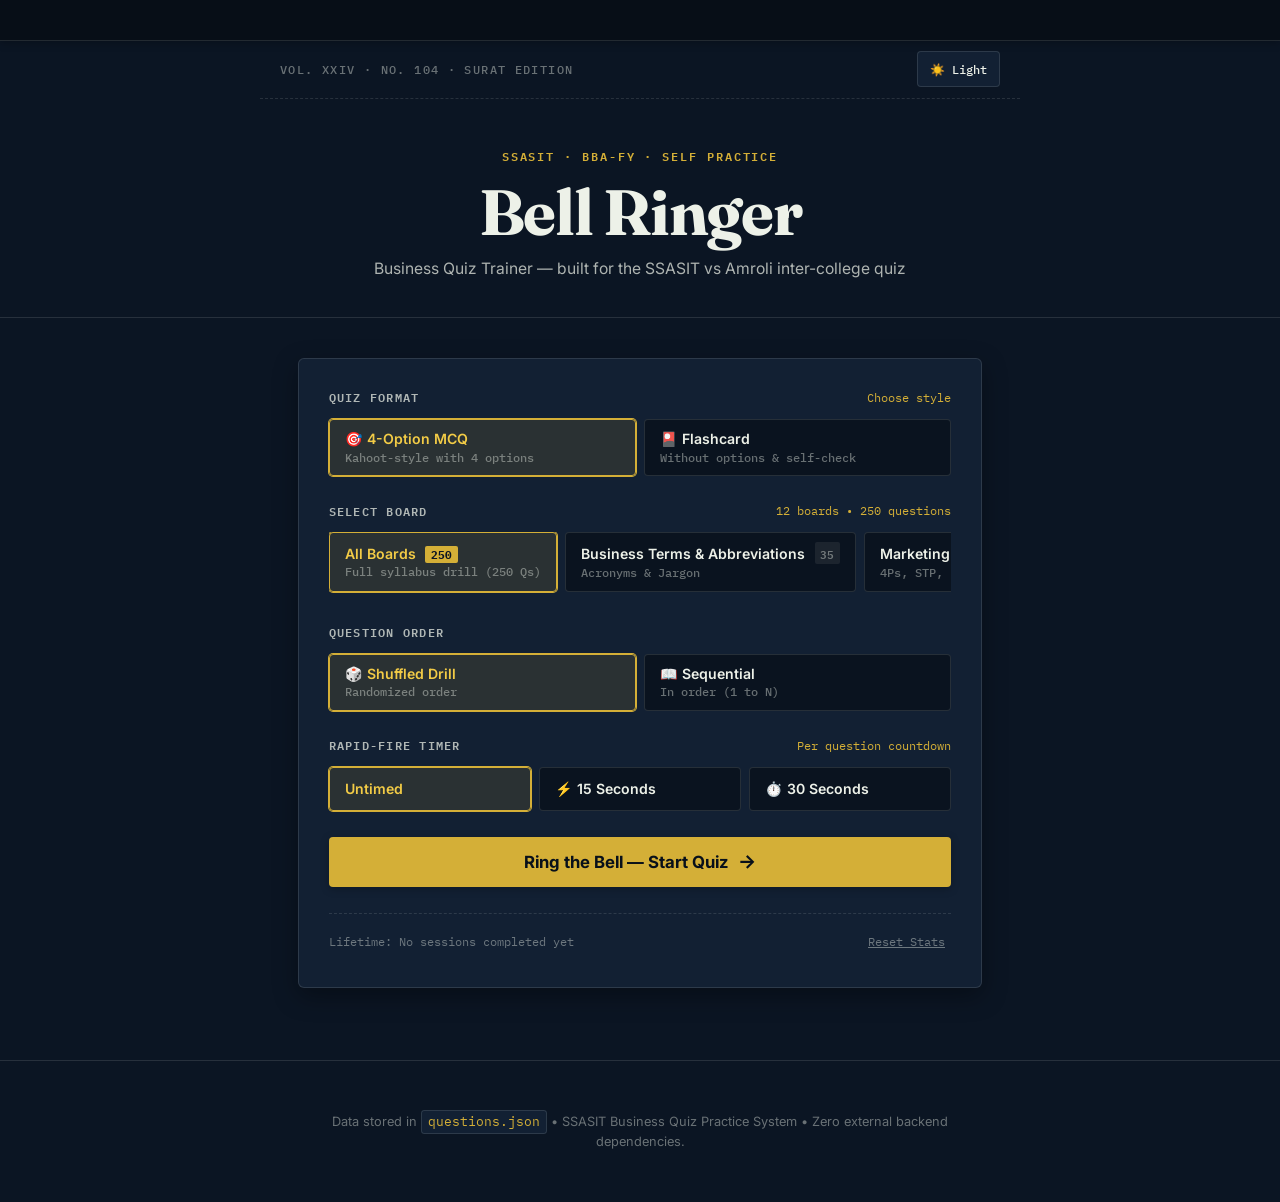
==== index.html @ 8e379114 "feat: initialize business quiz practice application with responsive UI, MCQ and flashcard modes, and" ====
<!DOCTYPE html>
<html lang="en" data-theme="dark">
<head>
  <meta charset="UTF-8" />
  <meta name="viewport" content="width=device-width, initial-scale=1.0, maximum-scale=1.0, user-scalable=no" />
  <title>Bell Ringer — BBA Business Quiz Practice</title>
  <meta name="description" content="Business Quiz Trainer with financial newspaper visual identity for SSASIT vs Amroli inter-college quiz practice." />
  <link rel="preconnect" href="https://fonts.googleapis.com">
  <link rel="preconnect" href="https://fonts.gstatic.com" crossorigin>
  <link href="https://fonts.googleapis.com/css2?family=Fraunces:ital,opsz,wght@0,9..144,500;0,9..144,700;1,9..144,400&family=IBM+Plex+Mono:ital,wght@0,400;0,500;0,600;0,700;1,400&family=Inter:wght@400;500;600;700&display=swap" rel="stylesheet">
  <link rel="stylesheet" href="style.css" />
</head>
<body>

  <!-- Ticker tape: The signature financial headline element -->
  <div class="ticker-wrap" aria-hidden="true">
    <div class="ticker" id="ticker"></div>
  </div>

  <!-- Masthead -->
  <header class="masthead">
    <div class="masthead-top">
      <div class="header-edition">VOL. XXIV &middot; NO. 104 &middot; SURAT EDITION</div>
      <button id="theme-toggle" class="theme-toggle" type="button" aria-label="Toggle light and dark theme" title="Toggle theme (Alt+T)">
        <span class="theme-icon-dark" aria-hidden="true">☀️ <span class="theme-label">Light</span></span>
        <span class="theme-icon-light" aria-hidden="true">🌙 <span class="theme-label">Dark</span></span>
      </button>
    </div>
    <div class="masthead-inner">
      <p class="eyebrow">SSASIT &middot; BBA-FY &middot; SELF PRACTICE</p>
      <h1 class="newspaper-title">Bell Ringer</h1>
      <p class="subhead">Business Quiz Trainer — built for the SSASIT vs Amroli inter-college quiz</p>
    </div>
  </header>

  <main id="main-content">
    <!-- START / CONTROL DECK -->
    <section class="control-deck" id="control-deck" aria-label="Quiz Configuration">
      <!-- Weak categories alert (populated dynamically if stats exist) -->
      <div id="weak-categories-card" class="weak-card" hidden>
        <div class="weak-card-header">
          <span class="weak-tag">PERFORMANCE RADAR</span>
          <span class="weak-sub">Based on previous drills</span>
        </div>
        <p class="weak-title" id="weak-summary-text">Focus Area Detected</p>
        <div class="weak-chips" id="weak-chips-list"></div>
      </div>

      <!-- Quiz Format Selector (Flashcard vs 4-Option MCQ) -->
      <div class="deck-group">
        <div class="deck-header">
          <label id="format-label" class="deck-label">Quiz Format</label>
          <span class="deck-badge" id="format-badge-hint">Choose style</span>
        </div>
        <div class="chip-group format-chips" role="radiogroup" aria-labelledby="format-label">
          <button type="button" class="chip is-active" data-format="mcq" role="radio" aria-checked="true">
            <span class="chip-title">🎯 4-Option MCQ</span>
            <span class="chip-sub">Kahoot-style with 4 options</span>
          </button>
          <button type="button" class="chip" data-format="flashcard" role="radio" aria-checked="false">
            <span class="chip-title">🎴 Flashcard</span>
            <span class="chip-sub">Without options & self-check</span>
          </button>
        </div>
      </div>

      <!-- Category / Board Selection -->
      <div class="deck-group">
        <div class="deck-header">
          <label id="board-label" class="deck-label">Select Board</label>
          <span class="deck-badge" id="total-pool-count">Loading questions…</span>
        </div>
        <!-- Accessible Native Select (synced with chips) -->
        <select id="category-select" class="sr-only" aria-labelledby="board-label">
          <option value="all">All boards (mixed)</option>
        </select>
        <!-- Horizontal Scrollable Chip Strip -->
        <div class="chip-scroll-wrap" role="radiogroup" aria-labelledby="board-label">
          <div class="chip-group" id="category-chips"></div>
        </div>
      </div>

      <!-- Mode Selection -->
      <div class="deck-group">
        <div class="deck-header">
          <label id="mode-label" class="deck-label">Question Order</label>
        </div>
        <select id="mode-select" class="sr-only" aria-labelledby="mode-label">
          <option value="flash">Sequential Order</option>
          <option value="shuffle">Shuffled Drill</option>
        </select>
        <div class="chip-group mode-chips" role="radiogroup" aria-labelledby="mode-label">
          <button type="button" class="chip is-active" data-mode="shuffle" role="radio" aria-checked="true">
            <span class="chip-title">🎲 Shuffled Drill</span>
            <span class="chip-sub">Randomized order</span>
          </button>
          <button type="button" class="chip" data-mode="flash" role="radio" aria-checked="false">
            <span class="chip-title">📖 Sequential</span>
            <span class="chip-sub">In order (1 to N)</span>
          </button>
        </div>
      </div>

      <!-- Timer Option (Rapid-fire mode) -->
      <div class="deck-group">
        <div class="deck-header">
          <label id="timer-label" class="deck-label">Rapid-Fire Timer</label>
          <span class="deck-badge timer-badge-hint">Per question countdown</span>
        </div>
        <div class="chip-group timer-chips" role="radiogroup" aria-labelledby="timer-label">
          <button type="button" class="chip is-active" data-timer="0" role="radio" aria-checked="true">
            <span class="chip-title">Untimed</span>
          </button>
          <button type="button" class="chip" data-timer="15" role="radio" aria-checked="false">
            <span class="chip-title">⚡ 15 Seconds</span>
          </button>
          <button type="button" class="chip" data-timer="30" role="radio" aria-checked="false">
            <span class="chip-title">⏱️ 30 Seconds</span>
          </button>
        </div>
      </div>

      <!-- Start Button -->
      <button id="start-btn" class="btn-primary" type="button">
        <span>Ring the Bell — Start Quiz</span>
        <span class="btn-arrow">&rarr;</span>
      </button>

      <!-- Lifetime stats mini summary -->
      <div class="stats-footer-bar" id="stats-footer-bar">
        <span id="lifetime-stats-label">Lifetime: 0 drilled</span>
        <button type="button" id="clear-stats-btn" class="btn-text-link">Reset Stats</button>
      </div>
    </section>

    <!-- QUIZ SESSION SCREEN -->
    <section class="session" id="session" aria-label="Quiz Practice Session" hidden>
      
      <!-- Progress Bar Track -->
      <div class="progress-container">
        <div class="progress-meta">
          <span class="progress-title">SESSION PROGRESS</span>
          <span class="progress-percent" id="progress-percent">0%</span>
        </div>
        <div class="progress-track" role="progressbar" id="progress-bar-track" aria-valuenow="0" aria-valuemin="0" aria-valuemax="100">
          <div class="progress-fill" id="progress-fill" style="width: 0%;"></div>
        </div>
      </div>

      <!-- Scoreboard (4 cells, responsive 2x2 on mobile, 4-col on desktop) -->
      <div class="scoreboard" role="region" aria-label="Session Scoreboard">
        <div class="score-cell">
          <span class="score-label">Question</span>
          <span class="score-value" id="progress-count">0 / 0</span>
        </div>
        <div class="score-cell">
          <span class="score-label">Score</span>
          <span class="score-value ok" id="correct-count">0</span>
        </div>
        <div class="score-cell">
          <span class="score-label">Missed</span>
          <span class="score-value miss" id="missed-count">0</span>
        </div>
        <div class="score-cell score-cell-board">
          <span class="score-label">Current Board</span>
          <span class="score-value board-tag" id="current-board">—</span>
        </div>
      </div>

      <!-- Timer Indicator Bar (active when timer > 0) -->
      <div class="timer-display-bar" id="timer-display" hidden>
        <div class="timer-info">
          <span class="timer-icon">⏳</span>
          <span class="timer-text" id="timer-text">15s</span>
        </div>
        <div class="timer-track">
          <div class="timer-fill" id="timer-fill"></div>
        </div>
      </div>

      <!-- Question Card Container -->
      <div class="card-wrapper">
        <div class="card" id="quiz-card" tabindex="0" role="region" aria-label="Question Card">
          <!-- Swipe badges for mobile touch feedback in flashcard mode -->
          <div class="swipe-badge swipe-badge-left" id="swipe-badge-left">✕ MISSED</div>
          <div class="swipe-badge swipe-badge-right" id="swipe-badge-right">✓ CORRECT</div>

          <div class="card-content" id="card-content">
            <div class="card-meta">
              <span class="card-kicker" id="card-kicker">QUESTION</span>
              <span class="card-badge" id="card-category-badge">Board</span>
            </div>
            
            <p class="card-question" id="card-question">Loading…</p>
            
            <!-- MCQ 4-Option Grid (Displayed in MCQ mode) -->
            <div class="mcq-container" id="mcq-container" hidden>
              <div class="mcq-grid" id="mcq-grid" role="group" aria-label="Multiple choice options"></div>
            </div>

            <!-- Flashcard Tap Hint (Displayed only in Flashcard mode before reveal) -->
            <div class="card-prompt" id="card-prompt" hidden>
              <span>💡 Tap card or click 'Reveal Answer' below</span>
            </div>

            <!-- Flashcard Answer Panel (Displayed only in Flashcard mode after reveal) -->
            <div class="answer-panel" id="answer-panel" hidden>
              <div class="answer-header">
                <span class="card-kicker answer-kicker">OFFICIAL ANSWER</span>
              </div>
              <p class="card-answer" id="card-answer"></p>
            </div>
          </div>
        </div>
      </div>

      <!-- Action Buttons & Interaction Row -->
      <div class="action-row">
        <!-- Flashcard Reveal Button -->
        <button id="reveal-btn" class="btn-outline" type="button" hidden>
          <span>👁️ Reveal Official Answer</span>
          <span class="kbd-key desktop-only">Space</span>
        </button>

        <!-- Flashcard Verdict Buttons (shown only after reveal in Flashcard mode) -->
        <div class="verdict-row" id="verdict-row" hidden>
          <button id="wrong-btn" class="btn-verdict wrong" type="button">
            <span class="verdict-icon">✕</span>
            <span>I missed it</span>
            <span class="kbd-key desktop-only">&larr;</span>
          </button>
          <button id="right-btn" class="btn-verdict right" type="button">
            <span class="verdict-icon">✓</span>
            <span>Got it right</span>
            <span class="kbd-key desktop-only">&rarr;</span>
          </button>
        </div>

        <!-- Shortcuts / Gesture Hints -->
        <div class="interaction-hints">
          <!-- Desktop Hints for MCQ Mode -->
          <div class="desktop-hints desktop-only" id="mcq-desktop-hints" aria-hidden="true" hidden>
            <span class="hint-item">Press <kbd>1</kbd> <kbd>2</kbd> <kbd>3</kbd> <kbd>4</kbd> or <kbd>A</kbd> <kbd>B</kbd> <kbd>C</kbd> <kbd>D</kbd> to pick answer</span>
          </div>
          <!-- Desktop Hints for Flashcard Mode -->
          <div class="desktop-hints desktop-only" id="flash-desktop-hints" aria-hidden="true" hidden>
            <span class="hint-item"><kbd>Space</kbd> or <kbd>Enter</kbd> Reveal</span>
            <span class="hint-divider">&bull;</span>
            <span class="hint-item"><kbd>&larr;</kbd> Missed</span>
            <span class="hint-divider">&bull;</span>
            <span class="hint-item"><kbd>&rarr;</kbd> Correct</span>
          </div>
          <!-- Mobile Hints -->
          <div class="mobile-hints mobile-only" id="mobile-hints" aria-hidden="true">
            <span id="mobile-hint-text">👉 Tap an option to select your answer</span>
          </div>
        </div>
      </div>

      <!-- End Session -->
      <div class="session-footer">
        <button id="end-btn" class="btn-ghost" type="button">End Session Early</button>
      </div>
    </section>

    <!-- SESSION SUMMARY SCREEN -->
    <section class="summary" id="summary" aria-label="Session Summary" hidden>
      <div class="summary-masthead">
        <span class="summary-eyebrow">FINAL DISPATCH</span>
        <h2 id="summary-headline">Session Complete</h2>
        <div class="summary-score-badge" id="summary-percentage">100%</div>
      </div>

      <div class="summary-card">
        <p class="summary-detail" id="summary-detail"></p>
        
        <!-- Accuracy Progress Meter -->
        <div class="summary-bar-wrap">
          <div class="summary-bar-fill" id="summary-bar-fill" style="width: 0%;"></div>
        </div>

        <!-- Per-Board Breakdown Table -->
        <div class="summary-breakdown" id="summary-breakdown">
          <h3 class="breakdown-title">Board Breakdown</h3>
          <div class="breakdown-grid" id="breakdown-grid"></div>
        </div>
      </div>

      <div class="summary-actions">
        <!-- Review Missed Questions Button (dynamically shown if missed > 0) -->
        <button id="review-btn" class="btn-review" type="button" hidden>
          <span>🎯 Review Missed Questions</span>
          <span class="btn-badge" id="review-count-badge">0</span>
        </button>
        
        <button id="restart-btn" class="btn-primary" type="button">
          <span>Run Another Round</span>
          <span class="btn-arrow">&rarr;</span>
        </button>

        <button id="back-home-btn" class="btn-ghost" type="button">
          Back to Board Selection
        </button>
      </div>
    </section>
  </main>

  <footer>
    <div class="footer-inner">
      <p>Data stored in <code>questions.json</code> &bull; SSASIT Business Quiz Practice System &bull; Zero external backend dependencies.</p>
    </div>
  </footer>

  <script src="script.js"></script>
</body>
</html>
---- style.css ----
/* ==========================================================================
   BELL RINGER — BBA BUSINESS QUIZ TRAINER
   Visual Identity: Dark Navy & Gold "Financial Newspaper / Ticker Tape"
   ========================================================================== */

/* MANDATORY BASE: Ensure HTML5 hidden attribute is never overridden by display rules */
[hidden] {
  display: none !important;
}

:root {
  /* Core Color Palette (Dark Theme Default) */
  --ink-base: #070e17;
  --ink: #0b1523;
  --ink-surface: #122033;
  --ink-elevated: #192d47;
  --ink-input: #0a131f;
  
  --paper: #edf1e8;
  --paper-muted: rgba(237, 241, 232, 0.72);
  --paper-faint: rgba(237, 241, 232, 0.42);
  
  --gold: #d4af37;
  --gold-bright: #f2cb46;
  --gold-hover: #e2be42;
  --gold-surface: rgba(212, 175, 55, 0.12);
  --gold-border: rgba(212, 175, 55, 0.35);
  
  --mint: #2ea87e;
  --mint-bright: #41cf9e;
  --mint-surface: rgba(46, 168, 126, 0.16);
  --mint-border: rgba(46, 168, 126, 0.4);
  
  --coral: #e24e24;
  --coral-bright: #ff683b;
  --coral-surface: rgba(226, 78, 36, 0.16);
  --coral-border: rgba(226, 78, 36, 0.4);
  
  --line: rgba(237, 241, 232, 0.12);
  --line-strong: rgba(237, 241, 232, 0.22);
  
  --card-bg: #f7f8f3;
  --card-text: #0b1523;
  --card-subtext: rgba(11, 21, 35, 0.65);
  --card-border: rgba(11, 21, 35, 0.12);
  --card-kicker: #947118;
  --card-prompt: rgba(11, 21, 35, 0.5);

  --answer-box-bg: #eaf3ee;
  --answer-box-border: rgba(46, 168, 126, 0.35);
  --answer-box-text: #092015;

  --mcq-btn-bg: #ffffff;
  --mcq-btn-border: rgba(11, 21, 35, 0.16);
  --mcq-btn-text: #0b1523;
  --mcq-letter-bg: rgba(11, 21, 35, 0.08);
  --mcq-letter-text: #0b1523;

  --shadow-sm: 0 2px 8px rgba(0, 0, 0, 0.25);
  --shadow-md: 0 8px 24px rgba(0, 0, 0, 0.35);
  --shadow-lg: 0 16px 36px rgba(0, 0, 0, 0.45);

  /* Typography Scale */
  --font-display: "Fraunces", Georgia, serif;
  --font-mono: "IBM Plex Mono", Consolas, monospace;
  --font-body: "Inter", -apple-system, BlinkMacSystemFont, "Segoe UI", Roboto, sans-serif;

  /* Fluid Spacing Scale (clamp based) */
  --space-3xs: clamp(0.2rem, 0.4vw, 0.25rem);
  --space-2xs: clamp(0.35rem, 0.7vw, 0.5rem);
  --space-xs: clamp(0.6rem, 1.2vw, 0.75rem);
  --space-sm: clamp(0.85rem, 1.6vw, 1.1rem);
  --space-md: clamp(1.2rem, 2.4vw, 1.6rem);
  --space-lg: clamp(1.6rem, 3.2vw, 2.25rem);
  --space-xl: clamp(2.2rem, 4.5vw, 3.2rem);

  /* Minimum touch target size */
  --touch-target: max(44px, 2.75rem);
  --radius-sm: 4px;
  --radius-md: 6px;
  --radius-lg: 8px;
}

/* --- Light Theme Inversion: Clean Financial Broadsheet --- */
[data-theme="light"] {
  --ink-base: #e9e4d8;
  --ink: #f4f1e8;
  --ink-surface: #ffffff;
  --ink-elevated: #ece8dc;
  --ink-input: #faf8f2;
  
  --paper: #0e1a29;
  --paper-muted: rgba(14, 26, 41, 0.75);
  --paper-faint: rgba(14, 26, 41, 0.45);
  
  --gold: #9e7518;
  --gold-bright: #846010;
  --gold-hover: #886412;
  --gold-surface: rgba(158, 117, 24, 0.12);
  --gold-border: rgba(158, 117, 24, 0.38);
  
  --mint: #197a57;
  --mint-bright: #126346;
  --mint-surface: rgba(25, 122, 87, 0.12);
  --mint-border: rgba(25, 122, 87, 0.35);
  
  --coral: #c83b16;
  --coral-bright: #a62d0d;
  --coral-surface: rgba(200, 59, 22, 0.12);
  --coral-border: rgba(200, 59, 22, 0.35);
  
  --line: rgba(14, 26, 41, 0.12);
  --line-strong: rgba(14, 26, 41, 0.24);
  
  --card-bg: #ffffff;
  --card-text: #0e1a29;
  --card-subtext: rgba(14, 26, 41, 0.65);
  --card-border: rgba(14, 26, 41, 0.15);
  --card-kicker: #886412;
  --card-prompt: rgba(14, 26, 41, 0.5);

  --answer-box-bg: #eef7f2;
  --answer-box-border: rgba(25, 122, 87, 0.3);
  --answer-box-text: #0c3323;

  --mcq-btn-bg: #f8f6f0;
  --mcq-btn-border: rgba(14, 26, 41, 0.18);
  --mcq-btn-text: #0e1a29;
  --mcq-letter-bg: rgba(14, 26, 41, 0.08);
  --mcq-letter-text: #0e1a29;

  --shadow-sm: 0 2px 8px rgba(14, 26, 41, 0.06);
  --shadow-md: 0 8px 24px rgba(14, 26, 41, 0.09);
  --shadow-lg: 0 16px 36px rgba(14, 26, 41, 0.14);
}

/* --- Reset & Global Baseline --- */
*, *::before, *::after {
  box-sizing: border-box;
}

html {
  font-size: 16px;
  -webkit-text-size-adjust: 100%;
  scroll-behavior: smooth;
}

body {
  margin: 0;
  padding: 0;
  background-color: var(--ink);
  color: var(--paper);
  font-family: var(--font-body);
  font-size: 1rem;
  line-height: 1.5;
  min-height: 100vh;
  display: flex;
  flex-direction: column;
  transition: background-color 0.25s ease, color 0.25s ease;
  overflow-x: hidden;
}

/* Accessible Screen-Reader Utility */
.sr-only {
  position: absolute;
  width: 1px;
  height: 1px;
  padding: 0;
  margin: -1px;
  overflow: hidden;
  clip: rect(0, 0, 0, 0);
  white-space: nowrap;
  border: 0;
}

/* Clear Focus Rings on All Interactive Elements */
:focus-visible {
  outline: 2px solid var(--gold);
  outline-offset: 3px;
}

/* --- Ticker Tape (Signature Financial Newspaper Bar) --- */
.ticker-wrap {
  background: var(--ink-base);
  border-bottom: 1px solid var(--line);
  overflow: hidden;
  white-space: nowrap;
  padding: 0.5rem 0;
  position: sticky;
  top: 0;
  z-index: 50;
  box-shadow: var(--shadow-sm);
}

.ticker {
  display: inline-block;
  font-family: var(--font-mono);
  font-size: clamp(0.72rem, 1.4vw, 0.82rem);
  letter-spacing: 0.05em;
  color: var(--gold);
  animation: scroll-ticker 42s linear infinite;
  padding-left: 100%;
}

.ticker span {
  margin-right: 2.25rem;
}

.ticker .up {
  color: var(--mint);
  font-weight: 600;
}

.ticker .down {
  color: var(--coral);
  font-weight: 600;
}

@keyframes scroll-ticker {
  0% { transform: translateX(0); }
  100% { transform: translateX(-100%); }
}

/* --- Masthead --- */
.masthead {
  border-bottom: 1px solid var(--line);
  background: var(--ink);
  position: relative;
}

.masthead-top {
  max-width: 760px;
  margin: 0 auto;
  padding: 0.65rem 1.25rem;
  display: flex;
  justify-content: space-between;
  align-items: center;
  border-bottom: 1px dashed var(--line);
}

.header-edition {
  font-family: var(--font-mono);
  font-size: clamp(0.62rem, 1.2vw, 0.72rem);
  letter-spacing: 0.12em;
  color: var(--paper-faint);
  font-weight: 500;
}

.theme-toggle {
  background: var(--ink-surface);
  border: 1px solid var(--line);
  color: var(--paper);
  border-radius: var(--radius-sm);
  padding: 0.35rem 0.75rem;
  font-family: var(--font-mono);
  font-size: 0.75rem;
  font-weight: 500;
  cursor: pointer;
  display: inline-flex;
  align-items: center;
  gap: 0.35rem;
  min-height: 36px;
  transition: all 0.15s ease;
}

.theme-toggle:hover {
  background: var(--ink-elevated);
  border-color: var(--gold);
  color: var(--gold);
}

[data-theme="dark"] .theme-icon-light { display: none; }
[data-theme="light"] .theme-icon-dark { display: none; }

.masthead-inner {
  max-width: 760px;
  margin: 0 auto;
  padding: clamp(1.75rem, 4vw, 3rem) clamp(1rem, 3vw, 1.5rem) clamp(1.5rem, 3vw, 2.25rem);
  text-align: center;
}

.eyebrow {
  font-family: var(--font-mono);
  font-size: clamp(0.68rem, 1.3vw, 0.75rem);
  letter-spacing: 0.16em;
  text-transform: uppercase;
  color: var(--gold);
  margin: 0 0 var(--space-xs);
  font-weight: 600;
}

.newspaper-title {
  font-family: var(--font-display);
  font-optical-sizing: auto;
  font-weight: 700;
  font-size: clamp(2.3rem, 7vw, 4rem);
  line-height: 1.08;
  margin: 0;
  letter-spacing: -0.02em;
  color: var(--paper);
}

.subhead {
  font-size: clamp(0.85rem, 1.8vw, 0.98rem);
  color: var(--paper-muted);
  max-width: 540px;
  margin: var(--space-xs) auto 0;
  line-height: 1.45;
}

/* --- Main Layout Container --- */
main {
  max-width: 740px;
  width: 100%;
  margin: 0 auto;
  padding: clamp(1.25rem, 3.5vw, 2.5rem) clamp(1rem, 3.5vw, 1.75rem) clamp(3rem, 6vw, 4.5rem);
  flex: 1;
}

/* --- Control Deck (Configuration Screen) --- */
.control-deck {
  background: var(--ink-surface);
  border: 1px solid var(--line);
  border-radius: var(--radius-md);
  padding: clamp(1.2rem, 3vw, 1.85rem);
  box-shadow: var(--shadow-md);
  display: flex;
  flex-direction: column;
  gap: var(--space-md);
}

/* Weak Categories Performance Card */
.weak-card {
  background: var(--gold-surface);
  border: 1px solid var(--gold-border);
  border-radius: var(--radius-sm);
  padding: var(--space-sm);
}

.weak-card-header {
  display: flex;
  justify-content: space-between;
  align-items: center;
  margin-bottom: var(--space-2xs);
}

.weak-tag {
  font-family: var(--font-mono);
  font-size: 0.65rem;
  font-weight: 700;
  letter-spacing: 0.1em;
  color: var(--gold);
}

.weak-sub {
  font-size: 0.72rem;
  color: var(--paper-faint);
  font-family: var(--font-mono);
}

.weak-title {
  font-family: var(--font-display);
  font-size: clamp(0.95rem, 2vw, 1.1rem);
  font-weight: 600;
  margin: 0 0 var(--space-xs);
  color: var(--paper);
}

.weak-chips {
  display: flex;
  flex-wrap: wrap;
  gap: 0.4rem;
}

.weak-chip-btn {
  background: var(--ink-surface);
  border: 1px solid var(--gold-border);
  color: var(--paper);
  border-radius: var(--radius-sm);
  padding: 0.4rem 0.7rem;
  font-size: 0.8rem;
  font-family: var(--font-mono);
  cursor: pointer;
  display: inline-flex;
  align-items: center;
  gap: 0.4rem;
  transition: all 0.15s ease;
  min-height: 38px;
}

.weak-chip-btn .weak-pct {
  color: var(--coral-bright);
  font-weight: 700;
}

.weak-chip-btn:hover {
  background: var(--gold);
  color: var(--ink);
  border-color: var(--gold);
}

.weak-chip-btn:hover .weak-pct {
  color: var(--ink);
}

/* Deck Groups */
.deck-group {
  display: flex;
  flex-direction: column;
  gap: var(--space-xs);
}

.deck-header {
  display: flex;
  justify-content: space-between;
  align-items: center;
}

.deck-label {
  font-family: var(--font-mono);
  font-size: clamp(0.72rem, 1.4vw, 0.78rem);
  letter-spacing: 0.1em;
  text-transform: uppercase;
  color: var(--paper-muted);
  font-weight: 600;
}

.deck-badge {
  font-family: var(--font-mono);
  font-size: 0.72rem;
  color: var(--gold);
}

/* Horizontal Scrollable Chips Container */
.chip-scroll-wrap {
  position: relative;
  width: 100%;
  overflow-x: auto;
  -webkit-overflow-scrolling: touch;
  scrollbar-width: thin;
  scrollbar-color: var(--gold-border) transparent;
  padding-bottom: 0.35rem;
}

.chip-scroll-wrap::-webkit-scrollbar {
  height: 4px;
}

.chip-scroll-wrap::-webkit-scrollbar-thumb {
  background: var(--gold-border);
  border-radius: 2px;
}

.chip-group {
  display: flex;
  flex-wrap: nowrap;
  gap: 0.5rem;
  width: max-content;
}

.chip-group.format-chips,
.chip-group.mode-chips,
.chip-group.timer-chips {
  width: 100%;
  display: grid;
  grid-template-columns: repeat(auto-fit, minmax(140px, 1fr));
  gap: 0.5rem;
}

/* Chip / Pill Selector Element */
.chip {
  background: var(--ink-input);
  border: 1px solid var(--line);
  color: var(--paper-muted);
  border-radius: var(--radius-sm);
  padding: 0.65rem 0.95rem;
  font-family: var(--font-body);
  font-size: 0.88rem;
  font-weight: 500;
  cursor: pointer;
  display: inline-flex;
  flex-direction: column;
  align-items: flex-start;
  justify-content: center;
  gap: 0.15rem;
  min-height: var(--touch-target);
  transition: all 0.15s ease;
  user-select: none;
  white-space: nowrap;
}

.chip .chip-title {
  font-size: 0.88rem;
  font-weight: 600;
  color: var(--paper);
}

.chip .chip-count {
  font-family: var(--font-mono);
  font-size: 0.7rem;
  color: var(--paper-faint);
  background: rgba(237, 241, 232, 0.08);
  padding: 0.1rem 0.35rem;
  border-radius: 2px;
  margin-left: 0.35rem;
}

.chip .chip-sub {
  font-size: 0.72rem;
  color: var(--paper-faint);
  font-family: var(--font-mono);
}

.chip:hover {
  background: var(--ink-elevated);
  border-color: var(--gold-border);
  color: var(--paper);
}

.chip.is-active {
  background: var(--gold-surface);
  border-color: var(--gold);
  color: var(--paper);
  box-shadow: 0 0 0 1px var(--gold);
}

.chip.is-active .chip-title {
  color: var(--gold-bright);
}

.chip.is-active .chip-count {
  background: var(--gold);
  color: var(--ink);
  font-weight: 700;
}

/* Primary Button */
.btn-primary {
  width: 100%;
  background: var(--gold);
  color: #08101a;
  border: none;
  border-radius: var(--radius-sm);
  padding: 0.95rem 1.4rem;
  font-family: var(--font-body);
  font-weight: 700;
  font-size: clamp(0.95rem, 2vw, 1.05rem);
  cursor: pointer;
  display: inline-flex;
  align-items: center;
  justify-content: center;
  gap: 0.6rem;
  min-height: var(--touch-target);
  box-shadow: var(--shadow-sm);
  transition: transform 0.12s ease, background 0.15s ease, box-shadow 0.15s ease;
}

.btn-primary:hover {
  background: var(--gold-hover);
  transform: translateY(-1px);
  box-shadow: 0 4px 14px rgba(212, 175, 55, 0.35);
}

.btn-primary:active {
  transform: translateY(0);
}

.btn-arrow {
  font-size: 1.2rem;
  line-height: 1;
  transition: transform 0.15s ease;
}

.btn-primary:hover .btn-arrow {
  transform: translateX(3px);
}

/* Lifetime Stats Footer Bar */
.stats-footer-bar {
  display: flex;
  justify-content: space-between;
  align-items: center;
  padding-top: var(--space-xs);
  border-top: 1px dashed var(--line);
  font-family: var(--font-mono);
  font-size: 0.74rem;
  color: var(--paper-faint);
}

.btn-text-link {
  background: none;
  border: none;
  color: var(--paper-faint);
  font-family: var(--font-mono);
  font-size: 0.74rem;
  text-decoration: underline;
  cursor: pointer;
  padding: 0.2rem 0.4rem;
  min-height: 32px;
}

.btn-text-link:hover {
  color: var(--coral-bright);
}

/* ==========================================================================
   SESSION VIEW
   ========================================================================== */
.session {
  display: flex;
  flex-direction: column;
  gap: var(--space-md);
}

/* Progress Container */
.progress-container {
  display: flex;
  flex-direction: column;
  gap: 0.35rem;
}

.progress-meta {
  display: flex;
  justify-content: space-between;
  align-items: center;
  font-family: var(--font-mono);
  font-size: 0.7rem;
  letter-spacing: 0.08em;
  color: var(--paper-muted);
}

.progress-percent {
  color: var(--gold);
  font-weight: 600;
}

.progress-track {
  width: 100%;
  height: 6px;
  background: var(--ink-surface);
  border: 1px solid var(--line);
  border-radius: 3px;
  overflow: hidden;
}

.progress-fill {
  height: 100%;
  background: linear-gradient(90deg, var(--gold) 0%, var(--gold-bright) 100%);
  border-radius: 2px;
  transition: width 0.28s cubic-bezier(0.4, 0, 0.2, 1);
}

/* Scoreboard (4 cells, responsive 2x2 grid on mobile) */
.scoreboard {
  display: grid;
  grid-template-columns: repeat(4, 1fr);
  gap: 1px;
  background: var(--line);
  border: 1px solid var(--line);
  border-radius: var(--radius-sm);
  overflow: hidden;
  box-shadow: var(--shadow-sm);
}

.score-cell {
  background: var(--ink-surface);
  padding: clamp(0.75rem, 1.8vw, 0.95rem) clamp(0.5rem, 1.2vw, 0.75rem);
  text-align: center;
  display: flex;
  flex-direction: column;
  justify-content: center;
  align-items: center;
  min-height: 64px;
}

.score-label {
  display: block;
  font-family: var(--font-mono);
  font-size: clamp(0.6rem, 1.2vw, 0.68rem);
  letter-spacing: 0.08em;
  text-transform: uppercase;
  color: var(--paper-faint);
  margin-bottom: 0.25rem;
}

.score-value {
  display: block;
  font-family: var(--font-mono);
  font-size: clamp(1rem, 2.2vw, 1.25rem);
  font-weight: 700;
  color: var(--paper);
  line-height: 1.2;
}

.score-value.ok { color: var(--mint-bright); }
.score-value.miss { color: var(--coral-bright); }

.score-value.board-tag {
  font-size: clamp(0.75rem, 1.5vw, 0.88rem);
  font-weight: 600;
  color: var(--gold);
  white-space: nowrap;
  overflow: hidden;
  text-overflow: ellipsis;
  max-width: 100%;
}

/* Timer Display Bar */
.timer-display-bar {
  background: var(--ink-surface);
  border: 1px solid var(--line);
  border-radius: var(--radius-sm);
  padding: 0.6rem 0.85rem;
  display: flex;
  align-items: center;
  gap: 0.75rem;
}

.timer-info {
  display: flex;
  align-items: center;
  gap: 0.35rem;
  font-family: var(--font-mono);
  font-weight: 700;
  font-size: 0.88rem;
  color: var(--gold-bright);
  min-width: 55px;
}

.timer-track {
  flex: 1;
  height: 8px;
  background: var(--ink-input);
  border: 1px solid var(--line);
  border-radius: 4px;
  overflow: hidden;
}

.timer-fill {
  height: 100%;
  background: var(--gold);
  width: 100%;
  transition: width 1s linear, background-color 0.3s ease;
}

.timer-warning .timer-fill {
  background: var(--coral-bright);
  animation: pulse-timer 0.6s infinite alternate;
}

.timer-warning .timer-info {
  color: var(--coral-bright);
}

@keyframes pulse-timer {
  0% { opacity: 0.6; }
  100% { opacity: 1; }
}

/* ==========================================================================
   FLASHCARD & QUESTION PRESENTATION
   ========================================================================== */
.card-wrapper {
  position: relative;
  perspective: 1000px;
}

.card {
  background: var(--card-bg);
  color: var(--card-text);
  border: 1px solid var(--card-border);
  border-radius: var(--radius-md);
  padding: clamp(1.5rem, 3.5vw, 2.5rem) clamp(1.25rem, 3vw, 2.25rem);
  min-height: clamp(240px, 38vh, 340px);
  display: flex;
  flex-direction: column;
  justify-content: space-between;
  position: relative;
  box-shadow: var(--shadow-lg);
  user-select: none;
  touch-action: pan-y;
  cursor: pointer;
  transition: transform 0.2s cubic-bezier(0.25, 1, 0.5, 1), box-shadow 0.2s ease, border-color 0.2s ease;
}

.card:hover {
  box-shadow: 0 18px 40px rgba(0, 0, 0, 0.4);
}

.card:active {
  cursor: grabbing;
}

/* Swipe Badges (Visible during swipe drag on mobile in flashcard mode) */
.swipe-badge {
  position: absolute;
  top: 1rem;
  padding: 0.4rem 0.8rem;
  border-radius: var(--radius-sm);
  font-family: var(--font-mono);
  font-weight: 700;
  font-size: 0.85rem;
  letter-spacing: 0.08em;
  opacity: 0;
  pointer-events: none;
  transition: opacity 0.15s ease, transform 0.15s ease;
  z-index: 20;
}

.swipe-badge-left {
  right: 1rem;
  background: var(--coral);
  color: #ffffff;
  border: 2px solid var(--coral-bright);
  transform: rotate(8deg);
}

.swipe-badge-right {
  left: 1rem;
  background: var(--mint);
  color: #ffffff;
  border: 2px solid var(--mint-bright);
  transform: rotate(-8deg);
}

/* Card Content Layout */
.card-content {
  display: flex;
  flex-direction: column;
  gap: clamp(0.85rem, 2vw, 1.25rem);
  width: 100%;
}

.card-meta {
  display: flex;
  justify-content: space-between;
  align-items: center;
}

.card-kicker {
  font-family: var(--font-mono);
  font-size: clamp(0.65rem, 1.2vw, 0.72rem);
  letter-spacing: 0.14em;
  text-transform: uppercase;
  color: var(--card-kicker);
  font-weight: 700;
  margin: 0;
}

.card-badge {
  font-family: var(--font-mono);
  font-size: 0.72rem;
  color: var(--card-subtext);
  background: rgba(11, 21, 35, 0.08);
  padding: 0.2rem 0.55rem;
  border-radius: 3px;
  font-weight: 600;
}

.card-question {
  font-family: var(--font-display);
  font-weight: 600;
  font-size: clamp(1.25rem, 3.2vw, 1.75rem);
  line-height: 1.32;
  color: var(--card-text);
  margin: 0;
}

/* Card Hint / Prompt (Visible in Flashcard mode before answer is revealed) */
.card-prompt {
  display: flex;
  align-items: center;
  justify-content: center;
  padding-top: 0.5rem;
  border-top: 1px dashed rgba(11, 21, 35, 0.12);
  margin-top: 0.5rem;
}

.card-prompt span {
  font-family: var(--font-mono);
  font-size: 0.76rem;
  color: var(--card-prompt);
  letter-spacing: 0.02em;
}

/* Answer Panel Inset Box (Shown in Flashcard mode when answer is revealed) */
.answer-panel {
  background: var(--answer-box-bg);
  border: 1px solid var(--answer-box-border);
  border-left: 4px solid var(--mint);
  border-radius: var(--radius-sm);
  padding: clamp(0.9rem, 2vw, 1.25rem);
  margin-top: 0.5rem;
  display: flex;
  flex-direction: column;
  gap: 0.35rem;
  animation: answer-reveal 0.28s cubic-bezier(0.2, 0.9, 0.3, 1) forwards;
}

.answer-header {
  display: flex;
  align-items: center;
  gap: 0.4rem;
}

.answer-kicker {
  color: var(--mint);
  font-weight: 700;
  letter-spacing: 0.12em;
}

.card-answer {
  font-family: var(--font-body);
  font-size: clamp(1.05rem, 2.4vw, 1.25rem);
  font-weight: 700;
  color: var(--answer-box-text);
  margin: 0;
  line-height: 1.4;
}

/* ==========================================================================
   KAHOOT-STYLE 4-OPTION MCQ GRID
   ========================================================================== */
.mcq-container {
  margin-top: 0.5rem;
  width: 100%;
}

.mcq-grid {
  display: grid;
  grid-template-columns: 1fr 1fr;
  gap: clamp(0.5rem, 1.5vw, 0.75rem);
  width: 100%;
}

.mcq-btn {
  background: var(--mcq-btn-bg);
  border: 2px solid var(--mcq-btn-border);
  border-radius: var(--radius-sm);
  padding: clamp(0.75rem, 1.8vw, 1.1rem) clamp(0.75rem, 1.6vw, 1rem);
  color: var(--mcq-btn-text);
  font-family: var(--font-body);
  font-size: clamp(0.85rem, 1.8vw, 1rem);
  font-weight: 600;
  text-align: left;
  cursor: pointer;
  display: flex;
  align-items: center;
  gap: 0.65rem;
  min-height: 54px;
  line-height: 1.35;
  transition: all 0.15s ease;
  box-shadow: 0 1px 3px rgba(0, 0, 0, 0.06);
  position: relative;
  overflow: hidden;
}

.mcq-letter {
  font-family: var(--font-mono);
  font-weight: 700;
  font-size: 0.8rem;
  background: var(--mcq-letter-bg);
  color: var(--mcq-letter-text);
  padding: 0.25rem 0.55rem;
  border-radius: 3px;
  flex-shrink: 0;
}

.mcq-text {
  flex: 1;
}

.mcq-btn:hover:not(:disabled) {
  border-color: var(--gold);
  background: #ffffff;
  transform: translateY(-2px);
  box-shadow: 0 6px 16px rgba(0, 0, 0, 0.12);
}

.mcq-btn:active:not(:disabled) {
  transform: translateY(0);
}

/* MCQ Correct Selection State */
.mcq-btn.is-correct {
  background: var(--mint) !important;
  border-color: var(--mint-bright) !important;
  color: #ffffff !important;
  animation: mcq-correct-pulse 0.35s ease-out forwards;
  box-shadow: 0 0 0 3px rgba(46, 168, 126, 0.4), 0 8px 20px rgba(46, 168, 126, 0.35);
}

.mcq-btn.is-correct .mcq-letter {
  background: rgba(0, 0, 0, 0.25);
  color: #ffffff;
}

/* MCQ Wrong Selection State */
.mcq-btn.is-wrong {
  background: var(--coral) !important;
  border-color: var(--coral-bright) !important;
  color: #ffffff !important;
  animation: verdict-wrong-shake 0.32s ease-out forwards;
  box-shadow: 0 0 0 3px rgba(226, 78, 36, 0.4), 0 8px 20px rgba(226, 78, 36, 0.35);
}

.mcq-btn.is-wrong .mcq-letter {
  background: rgba(0, 0, 0, 0.25);
  color: #ffffff;
}

/* Revealed Correct Option (when user made a wrong guess) */
.mcq-btn.is-revealed-correct {
  border-color: var(--mint) !important;
  background: var(--mint-surface) !important;
  box-shadow: 0 0 0 2px var(--mint);
}

.mcq-btn.is-revealed-correct .mcq-letter {
  background: var(--mint);
  color: #ffffff;
}

.mcq-btn:disabled {
  cursor: default;
}

@keyframes mcq-correct-pulse {
  0% { transform: scale(1); }
  50% { transform: scale(1.03); }
  100% { transform: scale(1); }
}

@keyframes answer-reveal {
  0% {
    opacity: 0;
    transform: translateY(8px);
  }
  100% {
    opacity: 1;
    transform: translateY(0);
  }
}

/* Card Load / Advance Transitions */
.card-slide-in {
  animation: card-in 0.22s cubic-bezier(0.16, 1, 0.3, 1) forwards;
}

@keyframes card-in {
  0% {
    opacity: 0;
    transform: translateY(12px) scale(0.98);
  }
  100% {
    opacity: 1;
    transform: translateY(0) scale(1);
  }
}

/* Micro-Interactions on Verdict */
.card-verdict-right {
  animation: verdict-right-pulse 0.32s ease-out forwards;
}

@keyframes verdict-right-pulse {
  0% {
    transform: scale(1);
    box-shadow: 0 0 0 0 rgba(46, 168, 126, 0.7);
  }
  50% {
    transform: scale(1.025);
    box-shadow: 0 0 0 8px rgba(46, 168, 126, 0);
  }
  100% {
    transform: scale(1);
  }
}

.card-verdict-wrong {
  animation: verdict-wrong-shake 0.32s ease-out forwards;
}

@keyframes verdict-wrong-shake {
  0%, 100% { transform: translateX(0); }
  20% { transform: translateX(-6px); }
  40% { transform: translateX(6px); }
  60% { transform: translateX(-4px); }
  80% { transform: translateX(4px); }
}

/* ==========================================================================
   ACTION BUTTONS & INTERACTION ROW
   ========================================================================== */
.action-row {
  display: flex;
  flex-direction: column;
  gap: var(--space-xs);
}

.btn-outline {
  background: var(--gold-surface);
  border: 2px solid var(--gold);
  color: var(--gold-bright);
  border-radius: var(--radius-sm);
  padding: 0.95rem 1.4rem;
  font-family: var(--font-body);
  font-weight: 700;
  font-size: clamp(0.95rem, 2vw, 1.05rem);
  cursor: pointer;
  display: inline-flex;
  align-items: center;
  justify-content: center;
  gap: 0.75rem;
  min-height: 48px;
  transition: all 0.15s ease;
  box-shadow: var(--shadow-sm);
}

.btn-outline:hover {
  background: var(--gold);
  color: #08101a;
  border-color: var(--gold-bright);
  transform: translateY(-1px);
  box-shadow: 0 4px 12px rgba(212, 175, 55, 0.3);
}

.btn-outline:hover .kbd-key {
  background: rgba(0, 0, 0, 0.25);
  color: #08101a;
}

.verdict-row {
  display: grid;
  grid-template-columns: 1fr 1fr;
  gap: clamp(0.5rem, 1.5vw, 0.85rem);
}

.btn-verdict {
  border: none;
  border-radius: var(--radius-sm);
  padding: 0.95rem 1rem;
  font-family: var(--font-body);
  font-weight: 700;
  font-size: clamp(0.92rem, 2vw, 1.02rem);
  cursor: pointer;
  display: inline-flex;
  align-items: center;
  justify-content: center;
  gap: 0.5rem;
  min-height: 48px;
  transition: transform 0.12s ease, filter 0.15s ease, box-shadow 0.15s ease;
}

.btn-verdict.right {
  background: var(--mint);
  color: #ffffff;
  box-shadow: 0 4px 12px rgba(46, 168, 126, 0.35);
}

.btn-verdict.wrong {
  background: var(--coral);
  color: #ffffff;
  box-shadow: 0 4px 12px rgba(226, 78, 36, 0.35);
}

.btn-verdict:hover {
  filter: brightness(1.1);
  transform: translateY(-1px);
}

.btn-verdict:active {
  transform: translateY(0);
}

/* Keyboard badge hint inside buttons */
.kbd-key {
  font-family: var(--font-mono);
  font-size: 0.75rem;
  font-weight: 600;
  padding: 0.15rem 0.45rem;
  background: rgba(0, 0, 0, 0.25);
  border-radius: 3px;
  letter-spacing: 0.05em;
  color: inherit;
}

/* Desktop & Mobile Interaction Hints */
.interaction-hints {
  display: flex;
  justify-content: center;
  padding-top: 0.25rem;
}

.desktop-hints {
  display: flex;
  align-items: center;
  gap: 0.5rem;
  font-family: var(--font-mono);
  font-size: 0.75rem;
  color: var(--paper-faint);
}

.desktop-hints kbd {
  background: var(--ink-surface);
  border: 1px solid var(--line-strong);
  border-radius: 3px;
  padding: 0.15rem 0.35rem;
  font-family: var(--font-mono);
  font-size: 0.72rem;
  color: var(--gold);
}

.hint-divider {
  color: var(--line);
}

.mobile-hints {
  font-family: var(--font-mono);
  font-size: 0.75rem;
  color: var(--paper-muted);
  text-align: center;
}

.mobile-only {
  display: none;
}

@media (hover: none) and (pointer: coarse) {
  .desktop-only { display: none !important; }
  .mobile-only { display: block !important; }
}

@media (max-width: 600px) {
  .desktop-only { display: none !important; }
  .mobile-only { display: block !important; }
  
  .mcq-grid {
    grid-template-columns: 1fr;
  }
}

/* Session Footer & Ghost Button */
.session-footer {
  display: flex;
  justify-content: center;
  margin-top: 0.5rem;
}

.btn-ghost {
  background: none;
  border: none;
  color: var(--paper-faint);
  font-family: var(--font-mono);
  font-size: 0.78rem;
  letter-spacing: 0.06em;
  text-transform: uppercase;
  cursor: pointer;
  padding: 0.6rem 1rem;
  min-height: var(--touch-target);
  display: inline-flex;
  align-items: center;
  transition: color 0.15s ease;
}

.btn-ghost:hover {
  color: var(--paper);
}

/* ==========================================================================
   SUMMARY VIEW
   ========================================================================== */
.summary {
  background: var(--ink-surface);
  border: 1px solid var(--line);
  border-radius: var(--radius-md);
  padding: clamp(1.5rem, 4vw, 2.5rem);
  box-shadow: var(--shadow-lg);
  display: flex;
  flex-direction: column;
  gap: var(--space-md);
  animation: card-in 0.25s ease-out;
}

.summary-masthead {
  text-align: center;
  border-bottom: 1px dashed var(--line);
  padding-bottom: var(--space-sm);
}

.summary-eyebrow {
  font-family: var(--font-mono);
  font-size: 0.72rem;
  letter-spacing: 0.16em;
  color: var(--gold);
  font-weight: 700;
  display: block;
  margin-bottom: 0.35rem;
}

.summary h2 {
  font-family: var(--font-display);
  font-size: clamp(1.75rem, 4vw, 2.4rem);
  line-height: 1.15;
  margin: 0 0 0.5rem;
  color: var(--paper);
}

.summary-score-badge {
  display: inline-block;
  font-family: var(--font-mono);
  font-weight: 700;
  font-size: clamp(1.75rem, 4vw, 2.5rem);
  color: var(--mint-bright);
  letter-spacing: -0.02em;
}

.summary-card {
  display: flex;
  flex-direction: column;
  gap: var(--space-sm);
}

.summary-detail {
  font-family: var(--font-mono);
  font-size: clamp(0.85rem, 1.8vw, 0.95rem);
  color: var(--paper-muted);
  text-align: center;
  margin: 0;
}

.summary-bar-wrap {
  width: 100%;
  height: 10px;
  background: var(--ink-input);
  border: 1px solid var(--line);
  border-radius: 5px;
  overflow: hidden;
}

.summary-bar-fill {
  height: 100%;
  background: linear-gradient(90deg, var(--coral) 0%, var(--gold) 60%, var(--mint) 100%);
  border-radius: 4px;
  transition: width 0.6s cubic-bezier(0.16, 1, 0.3, 1);
}

/* Board Breakdown */
.summary-breakdown {
  margin-top: 0.5rem;
  border-top: 1px solid var(--line);
  padding-top: var(--space-sm);
}

.breakdown-title {
  font-family: var(--font-mono);
  font-size: 0.75rem;
  letter-spacing: 0.1em;
  text-transform: uppercase;
  color: var(--paper-faint);
  margin: 0 0 var(--space-xs);
}

.breakdown-grid {
  display: flex;
  flex-direction: column;
  gap: 0.4rem;
}

.breakdown-row {
  display: flex;
  justify-content: space-between;
  align-items: center;
  padding: 0.45rem 0.65rem;
  background: var(--ink-input);
  border-radius: var(--radius-sm);
  font-family: var(--font-mono);
  font-size: 0.8rem;
}

.breakdown-board {
  color: var(--paper);
  font-weight: 500;
}

.breakdown-stat {
  font-weight: 700;
}

.breakdown-stat.good { color: var(--mint-bright); }
.breakdown-stat.bad { color: var(--coral-bright); }

/* Summary Actions */
.summary-actions {
  display: flex;
  flex-direction: column;
  gap: 0.75rem;
}

.btn-review {
  background: var(--coral-surface);
  border: 2px solid var(--coral-border);
  color: var(--coral-bright);
  border-radius: var(--radius-sm);
  padding: 0.95rem 1.4rem;
  font-family: var(--font-body);
  font-weight: 700;
  font-size: clamp(0.95rem, 2vw, 1.05rem);
  cursor: pointer;
  display: inline-flex;
  align-items: center;
  justify-content: center;
  gap: 0.6rem;
  min-height: 48px;
  transition: all 0.15s ease;
}

.btn-review:hover {
  background: var(--coral);
  color: #ffffff;
  border-color: var(--coral);
  transform: translateY(-1px);
}

.btn-badge {
  background: var(--coral);
  color: #ffffff;
  font-family: var(--font-mono);
  font-size: 0.75rem;
  font-weight: 700;
  padding: 0.15rem 0.45rem;
  border-radius: 10px;
}

.btn-review:hover .btn-badge {
  background: #ffffff;
  color: var(--coral);
}

/* ==========================================================================
   FOOTER
   ========================================================================== */
footer {
  border-top: 1px solid var(--line);
  text-align: center;
  padding: clamp(1.5rem, 3vw, 2.5rem) 1.5rem;
  color: var(--paper-faint);
  font-size: 0.8rem;
  background: var(--ink);
}

.footer-inner {
  max-width: 640px;
  margin: 0 auto;
}

footer code {
  background: var(--ink-surface);
  border: 1px solid var(--line);
  color: var(--gold);
  padding: 0.15rem 0.4rem;
  border-radius: 3px;
  font-family: var(--font-mono);
}

/* ==========================================================================
   RESPONSIVE ADJUSTMENTS & MEDIA QUERIES
   ========================================================================== */

/* Narrow Mobile Screens (≤ 480px) */
@media (max-width: 480px) {
  .scoreboard {
    grid-template-columns: repeat(2, 1fr);
  }
  
  .score-cell {
    padding: 0.75rem 0.5rem;
  }

  .score-cell-board {
    grid-column: span 2;
  }
  
  .chip-group.format-chips,
  .chip-group.mode-chips,
  .chip-group.timer-chips {
    grid-template-columns: 1fr;
  }
}

/* Tablet & Smaller Desktops (481px to 768px) */
@media (min-width: 481px) and (max-width: 768px) {
  .scoreboard {
    grid-template-columns: repeat(4, 1fr);
  }
}

/* ==========================================================================
   ACCESSIBILITY: PREFERS REDUCED MOTION
   ========================================================================== */
@media (prefers-reduced-motion: reduce) {
  *, *::before, *::after {
    animation-duration: 0.001ms !important;
    animation-iteration-count: 1 !important;
    transition-duration: 0.001ms !important;
  }

  .ticker {
    animation: none !important;
    padding-left: 0 !important;
    white-space: normal !important;
  }

  .card-slide-in,
  .answer-panel,
  .card-verdict-right,
  .card-verdict-wrong,
  .mcq-btn.is-correct,
  .mcq-btn.is-wrong,
  .summary {
    animation: none !important;
  }
}
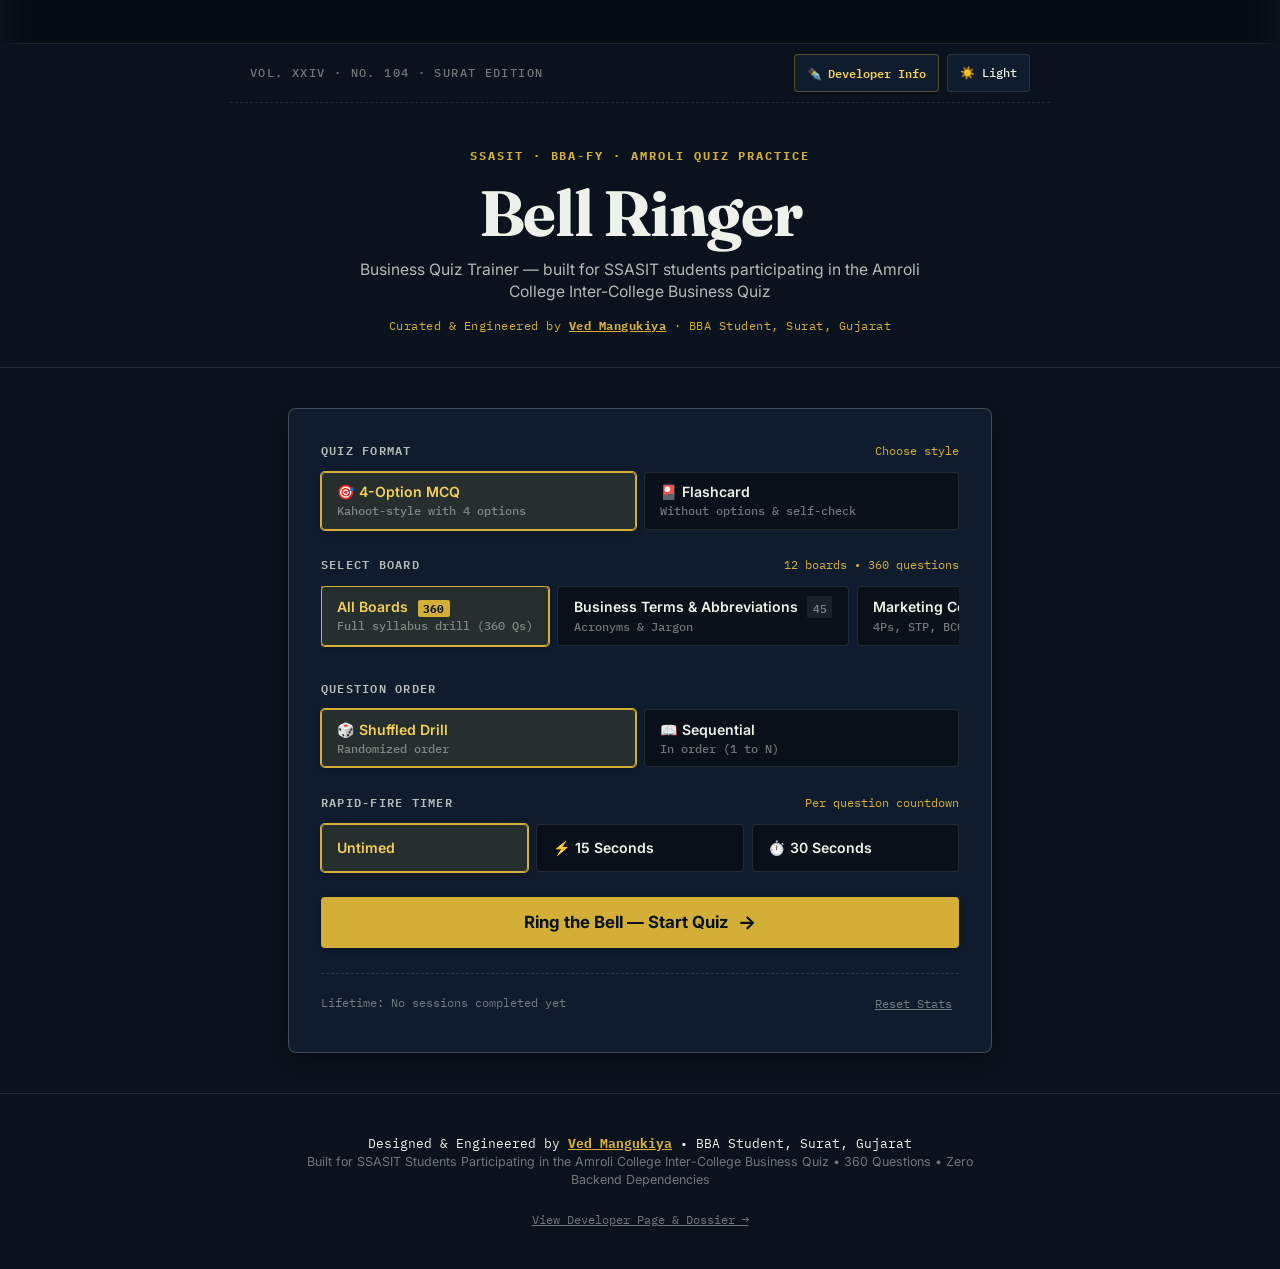
==== commit 05d9c9e7: "feat: enhance ticker animation with dynamic speed calculation, updated styling, and new developer at" ====
--- a/index.html
+++ b/index.html
@@ -4,7 +4,7 @@
   <meta charset="UTF-8" />
   <meta name="viewport" content="width=device-width, initial-scale=1.0, maximum-scale=1.0, user-scalable=no" />
   <title>Bell Ringer — BBA Business Quiz Practice</title>
-  <meta name="description" content="Business Quiz Trainer with financial newspaper visual identity for SSASIT vs Amroli inter-college quiz practice." />
+  <meta name="description" content="Business Quiz Trainer by Ved Mangukiya with 360 curated questions for SSASIT students participating in the Amroli College Inter-College Business Quiz Competition." />
   <link rel="preconnect" href="https://fonts.googleapis.com">
   <link rel="preconnect" href="https://fonts.gstatic.com" crossorigin>
   <link href="https://fonts.googleapis.com/css2?family=Fraunces:ital,opsz,wght@0,9..144,500;0,9..144,700;1,9..144,400&family=IBM+Plex+Mono:ital,wght@0,400;0,500;0,600;0,700;1,400&family=Inter:wght@400;500;600;700&display=swap" rel="stylesheet">
@@ -21,15 +21,24 @@
   <header class="masthead">
     <div class="masthead-top">
       <div class="header-edition">VOL. XXIV &middot; NO. 104 &middot; SURAT EDITION</div>
-      <button id="theme-toggle" class="theme-toggle" type="button" aria-label="Toggle light and dark theme" title="Toggle theme (Alt+T)">
-        <span class="theme-icon-dark" aria-hidden="true">☀️ <span class="theme-label">Light</span></span>
-        <span class="theme-icon-light" aria-hidden="true">🌙 <span class="theme-label">Dark</span></span>
-      </button>
+      <div class="masthead-actions">
+        <a href="developer.html" class="header-btn" title="View Developer Profile & Story">
+          <span class="btn-icon" aria-hidden="true">✒️</span>
+          <span>Developer Info</span>
+        </a>
+        <button id="theme-toggle" class="theme-toggle" type="button" aria-label="Toggle light and dark theme" title="Toggle theme (Alt+T)">
+          <span class="theme-icon-dark" aria-hidden="true">☀️ <span class="theme-label">Light</span></span>
+          <span class="theme-icon-light" aria-hidden="true">🌙 <span class="theme-label">Dark</span></span>
+        </button>
+      </div>
     </div>
     <div class="masthead-inner">
-      <p class="eyebrow">SSASIT &middot; BBA-FY &middot; SELF PRACTICE</p>
+      <p class="eyebrow">SSASIT &middot; BBA-FY &middot; AMROLI QUIZ PRACTICE</p>
       <h1 class="newspaper-title">Bell Ringer</h1>
-      <p class="subhead">Business Quiz Trainer — built for the SSASIT vs Amroli inter-college quiz</p>
+      <p class="subhead">Business Quiz Trainer — built for SSASIT students participating in the Amroli College Inter-College Business Quiz</p>
+      <p class="curator-byline">
+        Curated &amp; Engineered by <a href="developer.html" class="byline-link"><strong>Ved Mangukiya</strong></a> &middot; BBA Student, Surat, Gujarat
+      </p>
     </div>
   </header>
 
@@ -307,7 +316,17 @@
 
   <footer>
     <div class="footer-inner">
-      <p>Data stored in <code>questions.json</code> &bull; SSASIT Business Quiz Practice System &bull; Zero external backend dependencies.</p>
+      <div class="footer-branding">
+        <p class="footer-creator">
+          Designed &amp; Engineered by <a href="developer.html" class="byline-link"><strong>Ved Mangukiya</strong></a> &bull; BBA Student, Surat, Gujarat
+        </p>
+        <p class="footer-sub">
+          Built for SSASIT Students Participating in the Amroli College Inter-College Business Quiz &bull; 360 Questions &bull; Zero Backend Dependencies
+        </p>
+      </div>
+      <div class="footer-actions">
+        <a href="developer.html" class="btn-text-link">View Developer Page &amp; Dossier &rarr;</a>
+      </div>
     </div>
   </footer>
 
--- a/style.css
+++ b/style.css
@@ -1,6 +1,7 @@
 /* ==========================================================================
    BELL RINGER — BBA BUSINESS QUIZ TRAINER
-   Visual Identity: Dark Navy & Gold "Financial Newspaper / Ticker Tape"
+   Visual Identity: Financial Broadsheet / Wall Street Newspaper & Ticker
+   Curated & Engineered by Ved Mangukiya · BBA Student, Surat, Gujarat
    ========================================================================== */
 
 /* MANDATORY BASE: Ensure HTML5 hidden attribute is never overridden by display rules */
@@ -9,25 +10,28 @@
 }
 
 :root {
-  /* Core Color Palette (Dark Theme Default) */
-  --ink-base: #070e17;
-  --ink: #0b1523;
-  --ink-surface: #122033;
-  --ink-elevated: #192d47;
-  --ink-input: #0a131f;
+  /* Core Color Palette (Dark Theme Default: Rich Deep Navy & Financial Gold) */
+  --ink-base: #050b13;
+  --ink: #09121d;
+  --ink-surface: #0f1c2d;
+  --ink-elevated: #15253b;
+  --ink-input: #08101a;
   
-  --paper: #edf1e8;
-  --paper-muted: rgba(237, 241, 232, 0.72);
-  --paper-faint: rgba(237, 241, 232, 0.42);
+  --paper: #edf2ea;
+  --paper-muted: rgba(237, 242, 234, 0.75);
+  --paper-faint: rgba(237, 242, 234, 0.45);
   
   --gold: #d4af37;
-  --gold-bright: #f2cb46;
-  --gold-hover: #e2be42;
+  --gold-bright: #f4d058;
+  --gold-hover: #e5be42;
+  --gold-deep: #b89124;
   --gold-surface: rgba(212, 175, 55, 0.12);
+  --gold-surface-hover: rgba(212, 175, 55, 0.18);
   --gold-border: rgba(212, 175, 55, 0.35);
+  --gold-border-strong: rgba(212, 175, 55, 0.65);
   
   --mint: #2ea87e;
-  --mint-bright: #41cf9e;
+  --mint-bright: #3edfa8;
   --mint-surface: rgba(46, 168, 126, 0.16);
   --mint-border: rgba(46, 168, 126, 0.4);
   
@@ -36,36 +40,38 @@
   --coral-surface: rgba(226, 78, 36, 0.16);
   --coral-border: rgba(226, 78, 36, 0.4);
   
-  --line: rgba(237, 241, 232, 0.12);
-  --line-strong: rgba(237, 241, 232, 0.22);
+  --line: rgba(237, 242, 234, 0.11);
+  --line-strong: rgba(237, 242, 234, 0.22);
+  --line-gold: rgba(212, 175, 55, 0.28);
   
-  --card-bg: #f7f8f3;
-  --card-text: #0b1523;
-  --card-subtext: rgba(11, 21, 35, 0.65);
-  --card-border: rgba(11, 21, 35, 0.12);
+  --card-bg: #f8faf5;
+  --card-text: #09121d;
+  --card-subtext: rgba(9, 18, 29, 0.68);
+  --card-border: rgba(9, 18, 29, 0.14);
   --card-kicker: #947118;
-  --card-prompt: rgba(11, 21, 35, 0.5);
-
-  --answer-box-bg: #eaf3ee;
+  --card-prompt: rgba(9, 18, 29, 0.52);
+
+  --answer-box-bg: #eaf4ef;
   --answer-box-border: rgba(46, 168, 126, 0.35);
-  --answer-box-text: #092015;
+  --answer-box-text: #062417;
 
   --mcq-btn-bg: #ffffff;
-  --mcq-btn-border: rgba(11, 21, 35, 0.16);
-  --mcq-btn-text: #0b1523;
-  --mcq-letter-bg: rgba(11, 21, 35, 0.08);
-  --mcq-letter-text: #0b1523;
+  --mcq-btn-border: rgba(9, 18, 29, 0.15);
+  --mcq-btn-text: #09121d;
+  --mcq-letter-bg: rgba(9, 18, 29, 0.08);
+  --mcq-letter-text: #09121d;
 
   --shadow-sm: 0 2px 8px rgba(0, 0, 0, 0.25);
   --shadow-md: 0 8px 24px rgba(0, 0, 0, 0.35);
   --shadow-lg: 0 16px 36px rgba(0, 0, 0, 0.45);
+  --shadow-gold: 0 4px 16px rgba(212, 175, 55, 0.28);
 
   /* Typography Scale */
   --font-display: "Fraunces", Georgia, serif;
   --font-mono: "IBM Plex Mono", Consolas, monospace;
   --font-body: "Inter", -apple-system, BlinkMacSystemFont, "Segoe UI", Roboto, sans-serif;
 
-  /* Fluid Spacing Scale (clamp based) */
+  /* Fluid Spacing Scale (clamp based for responsive layout) */
   --space-3xs: clamp(0.2rem, 0.4vw, 0.25rem);
   --space-2xs: clamp(0.35rem, 0.7vw, 0.5rem);
   --space-xs: clamp(0.6rem, 1.2vw, 0.75rem);
@@ -75,29 +81,32 @@
   --space-xl: clamp(2.2rem, 4.5vw, 3.2rem);
 
   /* Minimum touch target size */
-  --touch-target: max(44px, 2.75rem);
+  --touch-target: max(48px, 3rem);
   --radius-sm: 4px;
-  --radius-md: 6px;
-  --radius-lg: 8px;
-}
-
-/* --- Light Theme Inversion: Clean Financial Broadsheet --- */
+  --radius-md: 8px;
+  --radius-lg: 12px;
+}
+
+/* --- Light Theme Inversion: Clean Financial Broadsheet Palette --- */
 [data-theme="light"] {
-  --ink-base: #e9e4d8;
-  --ink: #f4f1e8;
+  --ink-base: #e8e3d6;
+  --ink: #f4f0e6;
   --ink-surface: #ffffff;
-  --ink-elevated: #ece8dc;
+  --ink-elevated: #ece7db;
   --ink-input: #faf8f2;
   
-  --paper: #0e1a29;
-  --paper-muted: rgba(14, 26, 41, 0.75);
-  --paper-faint: rgba(14, 26, 41, 0.45);
+  --paper: #091422;
+  --paper-muted: rgba(9, 20, 34, 0.78);
+  --paper-faint: rgba(9, 20, 34, 0.48);
   
   --gold: #9e7518;
   --gold-bright: #846010;
   --gold-hover: #886412;
+  --gold-deep: #704f08;
   --gold-surface: rgba(158, 117, 24, 0.12);
+  --gold-surface-hover: rgba(158, 117, 24, 0.18);
   --gold-border: rgba(158, 117, 24, 0.38);
+  --gold-border-strong: rgba(158, 117, 24, 0.65);
   
   --mint: #197a57;
   --mint-bright: #126346;
@@ -109,29 +118,31 @@
   --coral-surface: rgba(200, 59, 22, 0.12);
   --coral-border: rgba(200, 59, 22, 0.35);
   
-  --line: rgba(14, 26, 41, 0.12);
-  --line-strong: rgba(14, 26, 41, 0.24);
+  --line: rgba(9, 20, 34, 0.12);
+  --line-strong: rgba(9, 20, 34, 0.24);
+  --line-gold: rgba(158, 117, 24, 0.28);
   
   --card-bg: #ffffff;
-  --card-text: #0e1a29;
-  --card-subtext: rgba(14, 26, 41, 0.65);
-  --card-border: rgba(14, 26, 41, 0.15);
+  --card-text: #091422;
+  --card-subtext: rgba(9, 20, 34, 0.68);
+  --card-border: rgba(9, 20, 34, 0.16);
   --card-kicker: #886412;
-  --card-prompt: rgba(14, 26, 41, 0.5);
+  --card-prompt: rgba(9, 20, 34, 0.52);
 
   --answer-box-bg: #eef7f2;
-  --answer-box-border: rgba(25, 122, 87, 0.3);
-  --answer-box-text: #0c3323;
+  --answer-box-border: rgba(25, 122, 87, 0.32);
+  --answer-box-text: #092e1e;
 
   --mcq-btn-bg: #f8f6f0;
-  --mcq-btn-border: rgba(14, 26, 41, 0.18);
-  --mcq-btn-text: #0e1a29;
-  --mcq-letter-bg: rgba(14, 26, 41, 0.08);
-  --mcq-letter-text: #0e1a29;
-
-  --shadow-sm: 0 2px 8px rgba(14, 26, 41, 0.06);
-  --shadow-md: 0 8px 24px rgba(14, 26, 41, 0.09);
-  --shadow-lg: 0 16px 36px rgba(14, 26, 41, 0.14);
+  --mcq-btn-border: rgba(9, 20, 34, 0.16);
+  --mcq-btn-text: #091422;
+  --mcq-letter-bg: rgba(9, 20, 34, 0.08);
+  --mcq-letter-text: #091422;
+
+  --shadow-sm: 0 2px 8px rgba(9, 20, 34, 0.06);
+  --shadow-md: 0 8px 24px rgba(9, 20, 34, 0.09);
+  --shadow-lg: 0 16px 36px rgba(9, 20, 34, 0.14);
+  --shadow-gold: 0 4px 14px rgba(158, 117, 24, 0.22);
 }
 
 /* --- Reset & Global Baseline --- */
@@ -179,49 +190,75 @@
   outline-offset: 3px;
 }
 
-/* --- Ticker Tape (Signature Financial Newspaper Bar) --- */
+/* ==========================================================================
+   TICKER TAPE (SIGNATURE FINANCIAL HEADLINE BAR)
+   Refined with slower, smoother scroll speed and edge fade mask
+   ========================================================================== */
 .ticker-wrap {
   background: var(--ink-base);
   border-bottom: 1px solid var(--line);
   overflow: hidden;
   white-space: nowrap;
-  padding: 0.5rem 0;
+  padding: 0.55rem 0;
   position: sticky;
   top: 0;
   z-index: 50;
   box-shadow: var(--shadow-sm);
+  mask-image: linear-gradient(90deg, transparent 0%, #000 2.5%, #000 97.5%, transparent 100%);
+  -webkit-mask-image: linear-gradient(90deg, transparent 0%, #000 2.5%, #000 97.5%, transparent 100%);
+  user-select: none;
+}
+
+.ticker-wrap:hover .ticker {
+  animation-play-state: paused;
 }
 
 .ticker {
   display: inline-block;
   font-family: var(--font-mono);
-  font-size: clamp(0.72rem, 1.4vw, 0.82rem);
+  font-size: clamp(0.72rem, 1.3vw, 0.82rem);
   letter-spacing: 0.05em;
   color: var(--gold);
-  animation: scroll-ticker 42s linear infinite;
+  /* Slower, elegant, comfortable reading speed (68s) across all pages */
+  animation: scroll-ticker 68s linear infinite;
   padding-left: 100%;
 }
 
 .ticker span {
-  margin-right: 2.25rem;
+  display: inline-flex;
+  align-items: center;
+  gap: 0.4rem;
+  margin-right: 2.75rem;
 }
 
 .ticker .up {
-  color: var(--mint);
-  font-weight: 600;
+  color: var(--mint-bright);
+  font-weight: 700;
 }
 
 .ticker .down {
-  color: var(--coral);
-  font-weight: 600;
+  color: var(--coral-bright);
+  font-weight: 700;
+}
+
+.ticker .ticker-tag {
+  background: var(--gold-surface);
+  border: 1px solid var(--gold-border);
+  padding: 0.1rem 0.35rem;
+  border-radius: 2px;
+  color: var(--gold-bright);
+  font-size: 0.68rem;
+  font-weight: 700;
 }
 
 @keyframes scroll-ticker {
-  0% { transform: translateX(0); }
-  100% { transform: translateX(-100%); }
-}
-
-/* --- Masthead --- */
+  0% { transform: translate3d(0, 0, 0); }
+  100% { transform: translate3d(-100%, 0, 0); }
+}
+
+/* ==========================================================================
+   MASTHEAD (FINANCIAL BROADSHEET NEWSPAPER HEADER)
+   ========================================================================== */
 .masthead {
   border-bottom: 1px solid var(--line);
   background: var(--ink);
@@ -229,13 +266,14 @@
 }
 
 .masthead-top {
-  max-width: 760px;
+  max-width: 820px;
   margin: 0 auto;
   padding: 0.65rem 1.25rem;
   display: flex;
   justify-content: space-between;
   align-items: center;
   border-bottom: 1px dashed var(--line);
+  gap: 0.5rem;
 }
 
 .header-edition {
@@ -244,6 +282,39 @@
   letter-spacing: 0.12em;
   color: var(--paper-faint);
   font-weight: 500;
+}
+
+.masthead-actions {
+  display: flex;
+  align-items: center;
+  gap: 0.5rem;
+}
+
+.header-btn {
+  background: var(--ink-surface);
+  border: 1px solid var(--gold-border);
+  color: var(--gold-bright);
+  border-radius: var(--radius-sm);
+  padding: 0.4rem 0.75rem;
+  font-family: var(--font-mono);
+  font-size: 0.75rem;
+  font-weight: 600;
+  cursor: pointer;
+  display: inline-flex;
+  align-items: center;
+  gap: 0.4rem;
+  min-height: 38px;
+  text-decoration: none;
+  transition: all 0.15s ease;
+  box-shadow: 0 1px 3px rgba(0, 0, 0, 0.15);
+}
+
+.header-btn:hover {
+  background: var(--gold);
+  color: #08101a;
+  border-color: var(--gold);
+  transform: translateY(-1px);
+  box-shadow: var(--shadow-gold);
 }
 
 .theme-toggle {
@@ -251,7 +322,7 @@
   border: 1px solid var(--line);
   color: var(--paper);
   border-radius: var(--radius-sm);
-  padding: 0.35rem 0.75rem;
+  padding: 0.4rem 0.75rem;
   font-family: var(--font-mono);
   font-size: 0.75rem;
   font-weight: 500;
@@ -259,13 +330,13 @@
   display: inline-flex;
   align-items: center;
   gap: 0.35rem;
-  min-height: 36px;
+  min-height: 38px;
   transition: all 0.15s ease;
 }
 
 .theme-toggle:hover {
   background: var(--ink-elevated);
-  border-color: var(--gold);
+  border-color: var(--gold-border);
   color: var(--gold);
 }
 
@@ -273,20 +344,20 @@
 [data-theme="light"] .theme-icon-dark { display: none; }
 
 .masthead-inner {
-  max-width: 760px;
+  max-width: 820px;
   margin: 0 auto;
-  padding: clamp(1.75rem, 4vw, 3rem) clamp(1rem, 3vw, 1.5rem) clamp(1.5rem, 3vw, 2.25rem);
+  padding: clamp(1.75rem, 4vw, 2.75rem) clamp(1rem, 3vw, 1.5rem) clamp(1.25rem, 3vw, 2rem);
   text-align: center;
 }
 
 .eyebrow {
   font-family: var(--font-mono);
-  font-size: clamp(0.68rem, 1.3vw, 0.75rem);
+  font-size: clamp(0.68rem, 1.3vw, 0.76rem);
   letter-spacing: 0.16em;
   text-transform: uppercase;
   color: var(--gold);
   margin: 0 0 var(--space-xs);
-  font-weight: 600;
+  font-weight: 700;
 }
 
 .newspaper-title {
@@ -301,32 +372,62 @@
 }
 
 .subhead {
-  font-size: clamp(0.85rem, 1.8vw, 0.98rem);
+  font-size: clamp(0.86rem, 1.8vw, 0.98rem);
   color: var(--paper-muted);
-  max-width: 540px;
+  max-width: 580px;
   margin: var(--space-xs) auto 0;
   line-height: 1.45;
 }
 
-/* --- Main Layout Container --- */
+.curator-byline {
+  font-family: var(--font-mono);
+  font-size: clamp(0.72rem, 1.4vw, 0.78rem);
+  color: var(--gold);
+  margin: 0.75rem auto 0;
+  letter-spacing: 0.04em;
+}
+
+.byline-link {
+  color: inherit;
+  text-decoration: underline;
+  text-decoration-color: var(--gold);
+  font-weight: 700;
+  transition: color 0.15s ease;
+}
+
+.byline-link:hover {
+  color: var(--gold-bright);
+}
+
+/* ==========================================================================
+   MAIN LAYOUT CONTAINER & RESPONSIVENESS
+   ========================================================================== */
 main {
-  max-width: 740px;
+  max-width: 760px;
   width: 100%;
   margin: 0 auto;
-  padding: clamp(1.25rem, 3.5vw, 2.5rem) clamp(1rem, 3.5vw, 1.75rem) clamp(3rem, 6vw, 4.5rem);
+  padding: clamp(1.25rem, 3.5vw, 2.5rem) clamp(1rem, 3.5vw, 1.75rem) max(2.5rem, env(safe-area-inset-bottom));
   flex: 1;
 }
 
-/* --- Control Deck (Configuration Screen) --- */
+/* Dedicated Developer Page Layout */
+main.dev-page-main {
+  max-width: 820px;
+}
+
+/* ==========================================================================
+   CONTROL DECK (QUIZ CONFIGURATION)
+   ========================================================================== */
 .control-deck {
   background: var(--ink-surface);
-  border: 1px solid var(--line);
+  border: 1px solid var(--line-strong);
   border-radius: var(--radius-md);
-  padding: clamp(1.2rem, 3vw, 1.85rem);
+  padding: clamp(1.25rem, 3.5vw, 2rem);
   box-shadow: var(--shadow-md);
   display: flex;
   flex-direction: column;
   gap: var(--space-md);
+  position: relative;
 }
 
 /* Weak Categories Performance Card */
@@ -377,7 +478,7 @@
   border: 1px solid var(--gold-border);
   color: var(--paper);
   border-radius: var(--radius-sm);
-  padding: 0.4rem 0.7rem;
+  padding: 0.4rem 0.75rem;
   font-size: 0.8rem;
   font-family: var(--font-mono);
   cursor: pointer;
@@ -385,7 +486,7 @@
   align-items: center;
   gap: 0.4rem;
   transition: all 0.15s ease;
-  min-height: 38px;
+  min-height: 40px;
 }
 
 .weak-chip-btn .weak-pct {
@@ -431,7 +532,7 @@
   color: var(--gold);
 }
 
-/* Horizontal Scrollable Chips Container */
+/* Horizontal Scrollable Chips Container with Gradient Edge Hint */
 .chip-scroll-wrap {
   position: relative;
   width: 100%;
@@ -439,7 +540,7 @@
   -webkit-overflow-scrolling: touch;
   scrollbar-width: thin;
   scrollbar-color: var(--gold-border) transparent;
-  padding-bottom: 0.35rem;
+  padding-bottom: 0.45rem;
 }
 
 .chip-scroll-wrap::-webkit-scrollbar {
@@ -482,7 +583,7 @@
   flex-direction: column;
   align-items: flex-start;
   justify-content: center;
-  gap: 0.15rem;
+  gap: 0.2rem;
   min-height: var(--touch-target);
   transition: all 0.15s ease;
   user-select: none;
@@ -499,7 +600,7 @@
   font-family: var(--font-mono);
   font-size: 0.7rem;
   color: var(--paper-faint);
-  background: rgba(237, 241, 232, 0.08);
+  background: rgba(237, 242, 234, 0.08);
   padding: 0.1rem 0.35rem;
   border-radius: 2px;
   margin-left: 0.35rem;
@@ -521,7 +622,7 @@
   background: var(--gold-surface);
   border-color: var(--gold);
   color: var(--paper);
-  box-shadow: 0 0 0 1px var(--gold);
+  box-shadow: 0 0 0 1px var(--gold), var(--shadow-sm);
 }
 
 .chip.is-active .chip-title {
@@ -552,13 +653,14 @@
   gap: 0.6rem;
   min-height: var(--touch-target);
   box-shadow: var(--shadow-sm);
+  text-decoration: none;
   transition: transform 0.12s ease, background 0.15s ease, box-shadow 0.15s ease;
 }
 
 .btn-primary:hover {
   background: var(--gold-hover);
   transform: translateY(-1px);
-  box-shadow: 0 4px 14px rgba(212, 175, 55, 0.35);
+  box-shadow: var(--shadow-gold);
 }
 
 .btn-primary:active {
@@ -595,16 +697,19 @@
   font-size: 0.74rem;
   text-decoration: underline;
   cursor: pointer;
-  padding: 0.2rem 0.4rem;
-  min-height: 32px;
+  padding: 0.25rem 0.45rem;
+  min-height: 34px;
+  display: inline-flex;
+  align-items: center;
+  transition: color 0.15s ease;
 }
 
 .btn-text-link:hover {
-  color: var(--coral-bright);
+  color: var(--gold-bright);
 }
 
 /* ==========================================================================
-   SESSION VIEW
+   SESSION VIEW (SCOREBOARD, TIMER, & CARD)
    ========================================================================== */
 .session {
   display: flex;
@@ -655,8 +760,8 @@
   display: grid;
   grid-template-columns: repeat(4, 1fr);
   gap: 1px;
-  background: var(--line);
-  border: 1px solid var(--line);
+  background: var(--line-strong);
+  border: 1px solid var(--line-strong);
   border-radius: var(--radius-sm);
   overflow: hidden;
   box-shadow: var(--shadow-sm);
@@ -670,7 +775,7 @@
   flex-direction: column;
   justify-content: center;
   align-items: center;
-  min-height: 64px;
+  min-height: 66px;
 }
 
 .score-label {
@@ -851,7 +956,7 @@
   font-family: var(--font-mono);
   font-size: 0.72rem;
   color: var(--card-subtext);
-  background: rgba(11, 21, 35, 0.08);
+  background: rgba(9, 18, 29, 0.08);
   padding: 0.2rem 0.55rem;
   border-radius: 3px;
   font-weight: 600;
@@ -872,7 +977,7 @@
   align-items: center;
   justify-content: center;
   padding-top: 0.5rem;
-  border-top: 1px dashed rgba(11, 21, 35, 0.12);
+  border-top: 1px dashed rgba(9, 18, 29, 0.12);
   margin-top: 0.5rem;
 }
 
@@ -919,7 +1024,7 @@
 }
 
 /* ==========================================================================
-   KAHOOT-STYLE 4-OPTION MCQ GRID
+   KAHOOT-STYLE 4-OPTION MCQ GRID (MOBILE-FIRST)
    ========================================================================== */
 .mcq-container {
   margin-top: 0.5rem;
@@ -958,7 +1063,7 @@
 .mcq-letter {
   font-family: var(--font-mono);
   font-weight: 700;
-  font-size: 0.8rem;
+  font-size: 0.82rem;
   background: var(--mcq-letter-bg);
   color: var(--mcq-letter-text);
   padding: 0.25rem 0.55rem;
@@ -1265,6 +1370,243 @@
 
 .btn-ghost:hover {
   color: var(--paper);
+}
+
+/* ==========================================================================
+   DEDICATED DEVELOPER PAGE STYLES (DEVELOPER.HTML)
+   ========================================================================== */
+.dev-article-card {
+  background: var(--ink-surface);
+  border: 1px solid var(--gold-border);
+  border-radius: var(--radius-md);
+  padding: clamp(1.5rem, 4vw, 2.75rem);
+  box-shadow: var(--shadow-lg);
+  display: flex;
+  flex-direction: column;
+  gap: var(--space-lg);
+}
+
+.article-header {
+  border-bottom: 1px dashed var(--line-strong);
+  padding-bottom: var(--space-sm);
+  display: flex;
+  flex-direction: column;
+  gap: 0.35rem;
+}
+
+.author-badge-row {
+  display: flex;
+  justify-content: space-between;
+  align-items: center;
+}
+
+.lead-kicker {
+  font-family: var(--font-mono);
+  font-size: 0.72rem;
+  font-weight: 700;
+  letter-spacing: 0.14em;
+  color: var(--gold);
+}
+
+.badge-location {
+  font-family: var(--font-mono);
+  font-size: 0.76rem;
+  color: var(--paper-faint);
+}
+
+.article-headline {
+  font-family: var(--font-display);
+  font-size: clamp(2rem, 5vw, 3.2rem);
+  font-weight: 700;
+  line-height: 1.1;
+  color: var(--paper);
+  margin: 0;
+  letter-spacing: -0.02em;
+}
+
+.article-byline {
+  font-family: var(--font-mono);
+  font-size: clamp(0.82rem, 1.6vw, 0.92rem);
+  color: var(--gold-bright);
+  margin: 0;
+}
+
+.dev-matrix-grid {
+  display: grid;
+  grid-template-columns: repeat(auto-fit, minmax(180px, 1fr));
+  gap: 0.75rem;
+}
+
+.matrix-box {
+  background: var(--ink-input);
+  border: 1px solid var(--line);
+  border-radius: var(--radius-sm);
+  padding: 0.85rem 1rem;
+  display: flex;
+  flex-direction: column;
+  gap: 0.25rem;
+}
+
+.matrix-label {
+  font-family: var(--font-mono);
+  font-size: 0.65rem;
+  letter-spacing: 0.08em;
+  text-transform: uppercase;
+  color: var(--paper-faint);
+}
+
+.matrix-value {
+  font-family: var(--font-mono);
+  font-size: 0.88rem;
+  font-weight: 700;
+  color: var(--paper);
+}
+
+.article-body {
+  display: flex;
+  flex-direction: column;
+  gap: var(--space-md);
+  font-size: 0.98rem;
+  line-height: 1.65;
+  color: var(--paper-muted);
+}
+
+.story-section {
+  display: flex;
+  flex-direction: column;
+  gap: var(--space-xs);
+}
+
+.story-heading {
+  font-family: var(--font-display);
+  font-size: clamp(1.2rem, 2.5vw, 1.5rem);
+  font-weight: 600;
+  color: var(--paper);
+  margin: 0;
+  border-left: 3px solid var(--gold);
+  padding-left: 0.65rem;
+}
+
+.story-section p {
+  margin: 0;
+}
+
+.story-section strong {
+  color: var(--paper);
+}
+
+/* 12-Boards Overview Grid on Developer Page */
+.boards-overview-grid {
+  display: grid;
+  grid-template-columns: repeat(auto-fit, minmax(220px, 1fr));
+  gap: 0.65rem;
+  margin-top: 0.5rem;
+}
+
+.board-card {
+  background: var(--ink-input);
+  border: 1px solid var(--line);
+  border-radius: var(--radius-sm);
+  padding: 0.75rem 0.95rem;
+  display: flex;
+  flex-direction: column;
+  gap: 0.2rem;
+  transition: transform 0.15s ease, border-color 0.15s ease;
+}
+
+.board-card:hover {
+  border-color: var(--gold-border);
+  transform: translateY(-2px);
+}
+
+.board-card-num {
+  font-family: var(--font-mono);
+  font-size: 0.68rem;
+  font-weight: 700;
+  color: var(--gold);
+}
+
+.board-card-name {
+  font-weight: 700;
+  font-size: 0.88rem;
+  color: var(--paper);
+}
+
+.board-card-desc {
+  font-family: var(--font-mono);
+  font-size: 0.72rem;
+  color: var(--paper-faint);
+}
+
+/* Technical Points List */
+.tech-points-list {
+  margin: 0;
+  padding-left: 1.25rem;
+  display: flex;
+  flex-direction: column;
+  gap: 0.5rem;
+}
+
+.tech-points-list li {
+  line-height: 1.55;
+}
+
+.tech-points-list strong {
+  color: var(--gold-bright);
+}
+
+.tech-points-list code {
+  background: var(--ink-input);
+  border: 1px solid var(--line);
+  padding: 0.1rem 0.35rem;
+  border-radius: 3px;
+  font-family: var(--font-mono);
+  font-size: 0.85em;
+  color: var(--gold);
+}
+
+/* Action Box Call to Action */
+.dev-action-box {
+  background: var(--gold-surface);
+  border: 1px solid var(--gold-border);
+  border-radius: var(--radius-sm);
+  padding: clamp(1.25rem, 3vw, 1.85rem);
+  text-align: center;
+}
+
+.action-box-inner {
+  max-width: 520px;
+  margin: 0 auto;
+  display: flex;
+  flex-direction: column;
+  align-items: center;
+  gap: 0.4rem;
+}
+
+.action-box-tag {
+  font-family: var(--font-mono);
+  font-size: 0.72rem;
+  font-weight: 700;
+  letter-spacing: 0.12em;
+  color: var(--gold);
+}
+
+.action-box-title {
+  font-family: var(--font-display);
+  font-size: clamp(1.4rem, 3vw, 1.85rem);
+  font-weight: 700;
+  color: var(--paper);
+  margin: 0;
+}
+
+.action-box-sub {
+  font-size: 0.88rem;
+  color: var(--paper-muted);
+  margin: 0 0 0.6rem;
+}
+
+.dev-launch-btn {
+  max-width: 320px;
 }
 
 /* ==========================================================================
@@ -1443,31 +1785,79 @@
 footer {
   border-top: 1px solid var(--line);
   text-align: center;
-  padding: clamp(1.5rem, 3vw, 2.5rem) 1.5rem;
+  padding: clamp(1.75rem, 3vw, 2.75rem) 1.5rem max(2rem, env(safe-area-inset-bottom));
   color: var(--paper-faint);
   font-size: 0.8rem;
   background: var(--ink);
 }
 
 .footer-inner {
-  max-width: 640px;
+  max-width: 680px;
   margin: 0 auto;
-}
-
-footer code {
-  background: var(--ink-surface);
-  border: 1px solid var(--line);
+  display: flex;
+  flex-direction: column;
+  gap: 0.65rem;
+  align-items: center;
+}
+
+.footer-creator {
+  margin: 0;
+  font-family: var(--font-mono);
+  font-size: 0.84rem;
+  color: var(--paper);
+}
+
+.footer-creator strong {
   color: var(--gold);
-  padding: 0.15rem 0.4rem;
-  border-radius: 3px;
-  font-family: var(--font-mono);
+}
+
+.footer-sub {
+  margin: 0;
+  font-size: 0.78rem;
+  color: var(--paper-faint);
+  line-height: 1.45;
+}
+
+.footer-actions {
+  margin-top: 0.25rem;
 }
 
 /* ==========================================================================
-   RESPONSIVE ADJUSTMENTS & MEDIA QUERIES
+   RESPONSIVE ADJUSTMENTS & MEDIA QUERIES (MOBILE-FIRST POLISH)
    ========================================================================== */
 
-/* Narrow Mobile Screens (≤ 480px) */
+/* Extra Small Phones (≤ 380px) */
+@media (max-width: 380px) {
+  .scoreboard {
+    grid-template-columns: repeat(2, 1fr);
+  }
+  
+  .score-cell {
+    padding: 0.65rem 0.4rem;
+    min-height: 60px;
+  }
+
+  .score-value {
+    font-size: 1rem;
+  }
+
+  .newspaper-title {
+    font-size: 2.1rem;
+  }
+
+  .chip-group.format-chips,
+  .chip-group.mode-chips,
+  .chip-group.timer-chips {
+    grid-template-columns: 1fr;
+  }
+
+  .mcq-btn {
+    padding: 0.75rem 0.65rem;
+    font-size: 0.88rem;
+  }
+}
+
+/* Standard Mobile Screens (≤ 480px) */
 @media (max-width: 480px) {
   .scoreboard {
     grid-template-columns: repeat(2, 1fr);
@@ -1484,6 +1874,27 @@
   .chip-group.format-chips,
   .chip-group.mode-chips,
   .chip-group.timer-chips {
+    grid-template-columns: 1fr;
+  }
+
+  .masthead-top {
+    flex-direction: column;
+    align-items: stretch;
+    gap: 0.5rem;
+  }
+
+  .masthead-actions {
+    justify-content: space-between;
+    width: 100%;
+  }
+
+  .header-btn,
+  .theme-toggle {
+    flex: 1;
+    justify-content: center;
+  }
+
+  .mcq-grid {
     grid-template-columns: 1fr;
   }
 }
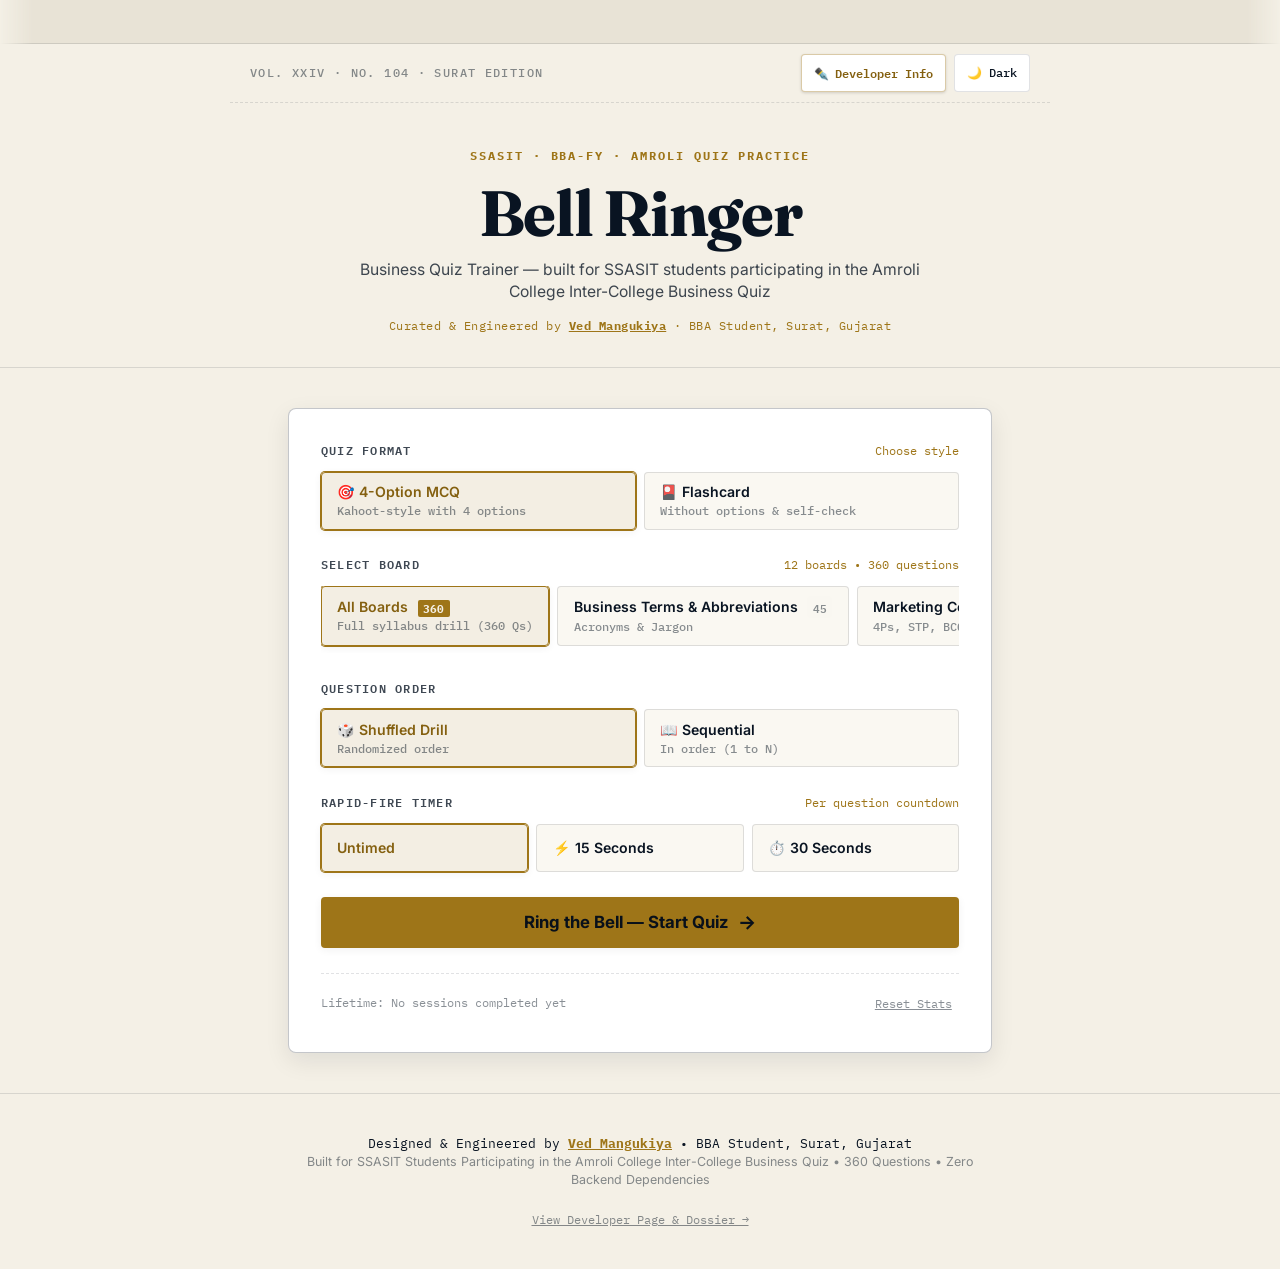
==== commit bce73705: "feat: set light mode as the default theme and update CSS variables accordingly." ====
--- a/index.html
+++ b/index.html
@@ -1,5 +1,5 @@
 <!DOCTYPE html>
-<html lang="en" data-theme="dark">
+<html lang="en" data-theme="light">
 <head>
   <meta charset="UTF-8" />
   <meta name="viewport" content="width=device-width, initial-scale=1.0, maximum-scale=1.0, user-scalable=no" />
--- a/style.css
+++ b/style.css
@@ -10,7 +10,143 @@
 }
 
 :root {
-  /* Core Color Palette (Dark Theme Default: Rich Deep Navy & Financial Gold) */
+  /* Core Color Palette (Light Theme Default: Clean Financial Broadsheet & Deep Gold) */
+  --ink-base: #e8e3d6;
+  --ink: #f4f0e6;
+  --ink-surface: #ffffff;
+  --ink-elevated: #ece7db;
+  --ink-input: #faf8f2;
+  
+  --paper: #091422;
+  --paper-muted: rgba(9, 20, 34, 0.78);
+  --paper-faint: rgba(9, 20, 34, 0.48);
+  
+  --gold: #9e7518;
+  --gold-bright: #846010;
+  --gold-hover: #886412;
+  --gold-deep: #704f08;
+  --gold-surface: rgba(158, 117, 24, 0.12);
+  --gold-surface-hover: rgba(158, 117, 24, 0.18);
+  --gold-border: rgba(158, 117, 24, 0.38);
+  --gold-border-strong: rgba(158, 117, 24, 0.65);
+  
+  --mint: #197a57;
+  --mint-bright: #126346;
+  --mint-surface: rgba(25, 122, 87, 0.12);
+  --mint-border: rgba(25, 122, 87, 0.35);
+  
+  --coral: #c83b16;
+  --coral-bright: #a62d0d;
+  --coral-surface: rgba(200, 59, 22, 0.12);
+  --coral-border: rgba(200, 59, 22, 0.35);
+  
+  --line: rgba(9, 20, 34, 0.12);
+  --line-strong: rgba(9, 20, 34, 0.24);
+  --line-gold: rgba(158, 117, 24, 0.28);
+  
+  --card-bg: #ffffff;
+  --card-text: #091422;
+  --card-subtext: rgba(9, 20, 34, 0.68);
+  --card-border: rgba(9, 20, 34, 0.16);
+  --card-kicker: #886412;
+  --card-prompt: rgba(9, 20, 34, 0.52);
+
+  --answer-box-bg: #eef7f2;
+  --answer-box-border: rgba(25, 122, 87, 0.32);
+  --answer-box-text: #092e1e;
+
+  --mcq-btn-bg: #f8f6f0;
+  --mcq-btn-border: rgba(9, 20, 34, 0.16);
+  --mcq-btn-text: #091422;
+  --mcq-letter-bg: rgba(9, 20, 34, 0.08);
+  --mcq-letter-text: #091422;
+
+  --shadow-sm: 0 2px 8px rgba(9, 20, 34, 0.06);
+  --shadow-md: 0 8px 24px rgba(9, 20, 34, 0.09);
+  --shadow-lg: 0 16px 36px rgba(9, 20, 34, 0.14);
+  --shadow-gold: 0 4px 14px rgba(158, 117, 24, 0.22);
+
+  /* Typography Scale */
+  --font-display: "Fraunces", Georgia, serif;
+  --font-mono: "IBM Plex Mono", Consolas, monospace;
+  --font-body: "Inter", -apple-system, BlinkMacSystemFont, "Segoe UI", Roboto, sans-serif;
+
+  /* Fluid Spacing Scale (clamp based for responsive layout) */
+  --space-3xs: clamp(0.2rem, 0.4vw, 0.25rem);
+  --space-2xs: clamp(0.35rem, 0.7vw, 0.5rem);
+  --space-xs: clamp(0.6rem, 1.2vw, 0.75rem);
+  --space-sm: clamp(0.85rem, 1.6vw, 1.1rem);
+  --space-md: clamp(1.2rem, 2.4vw, 1.6rem);
+  --space-lg: clamp(1.6rem, 3.2vw, 2.25rem);
+  --space-xl: clamp(2.2rem, 4.5vw, 3.2rem);
+
+  /* Minimum touch target size */
+  --touch-target: max(48px, 3rem);
+  --radius-sm: 4px;
+  --radius-md: 8px;
+  --radius-lg: 12px;
+}
+
+/* Explicit Light Theme match */
+[data-theme="light"] {
+  --ink-base: #e8e3d6;
+  --ink: #f4f0e6;
+  --ink-surface: #ffffff;
+  --ink-elevated: #ece7db;
+  --ink-input: #faf8f2;
+  
+  --paper: #091422;
+  --paper-muted: rgba(9, 20, 34, 0.78);
+  --paper-faint: rgba(9, 20, 34, 0.48);
+  
+  --gold: #9e7518;
+  --gold-bright: #846010;
+  --gold-hover: #886412;
+  --gold-deep: #704f08;
+  --gold-surface: rgba(158, 117, 24, 0.12);
+  --gold-surface-hover: rgba(158, 117, 24, 0.18);
+  --gold-border: rgba(158, 117, 24, 0.38);
+  --gold-border-strong: rgba(158, 117, 24, 0.65);
+  
+  --mint: #197a57;
+  --mint-bright: #126346;
+  --mint-surface: rgba(25, 122, 87, 0.12);
+  --mint-border: rgba(25, 122, 87, 0.35);
+  
+  --coral: #c83b16;
+  --coral-bright: #a62d0d;
+  --coral-surface: rgba(200, 59, 22, 0.12);
+  --coral-border: rgba(200, 59, 22, 0.35);
+  
+  --line: rgba(9, 20, 34, 0.12);
+  --line-strong: rgba(9, 20, 34, 0.24);
+  --line-gold: rgba(158, 117, 24, 0.28);
+  
+  --card-bg: #ffffff;
+  --card-text: #091422;
+  --card-subtext: rgba(9, 20, 34, 0.68);
+  --card-border: rgba(9, 20, 34, 0.16);
+  --card-kicker: #886412;
+  --card-prompt: rgba(9, 20, 34, 0.52);
+
+  --answer-box-bg: #eef7f2;
+  --answer-box-border: rgba(25, 122, 87, 0.32);
+  --answer-box-text: #092e1e;
+
+  --mcq-btn-bg: #f8f6f0;
+  --mcq-btn-border: rgba(9, 20, 34, 0.16);
+  --mcq-btn-text: #091422;
+  --mcq-letter-bg: rgba(9, 20, 34, 0.08);
+  --mcq-letter-text: #091422;
+
+  --shadow-sm: 0 2px 8px rgba(9, 20, 34, 0.06);
+  --shadow-md: 0 8px 24px rgba(9, 20, 34, 0.09);
+  --shadow-lg: 0 16px 36px rgba(9, 20, 34, 0.14);
+  --shadow-gold: 0 4px 14px rgba(158, 117, 24, 0.22);
+}
+
+/* --- Dark Theme: Deep Navy & Gold Financial Night Edition --- */
+[data-theme="dark"] {
   --ink-base: #050b13;
   --ink: #09121d;
   --ink-surface: #0f1c2d;
@@ -65,84 +201,6 @@
   --shadow-md: 0 8px 24px rgba(0, 0, 0, 0.35);
   --shadow-lg: 0 16px 36px rgba(0, 0, 0, 0.45);
   --shadow-gold: 0 4px 16px rgba(212, 175, 55, 0.28);
-
-  /* Typography Scale */
-  --font-display: "Fraunces", Georgia, serif;
-  --font-mono: "IBM Plex Mono", Consolas, monospace;
-  --font-body: "Inter", -apple-system, BlinkMacSystemFont, "Segoe UI", Roboto, sans-serif;
-
-  /* Fluid Spacing Scale (clamp based for responsive layout) */
-  --space-3xs: clamp(0.2rem, 0.4vw, 0.25rem);
-  --space-2xs: clamp(0.35rem, 0.7vw, 0.5rem);
-  --space-xs: clamp(0.6rem, 1.2vw, 0.75rem);
-  --space-sm: clamp(0.85rem, 1.6vw, 1.1rem);
-  --space-md: clamp(1.2rem, 2.4vw, 1.6rem);
-  --space-lg: clamp(1.6rem, 3.2vw, 2.25rem);
-  --space-xl: clamp(2.2rem, 4.5vw, 3.2rem);
-
-  /* Minimum touch target size */
-  --touch-target: max(48px, 3rem);
-  --radius-sm: 4px;
-  --radius-md: 8px;
-  --radius-lg: 12px;
-}
-
-/* --- Light Theme Inversion: Clean Financial Broadsheet Palette --- */
-[data-theme="light"] {
-  --ink-base: #e8e3d6;
-  --ink: #f4f0e6;
-  --ink-surface: #ffffff;
-  --ink-elevated: #ece7db;
-  --ink-input: #faf8f2;
-  
-  --paper: #091422;
-  --paper-muted: rgba(9, 20, 34, 0.78);
-  --paper-faint: rgba(9, 20, 34, 0.48);
-  
-  --gold: #9e7518;
-  --gold-bright: #846010;
-  --gold-hover: #886412;
-  --gold-deep: #704f08;
-  --gold-surface: rgba(158, 117, 24, 0.12);
-  --gold-surface-hover: rgba(158, 117, 24, 0.18);
-  --gold-border: rgba(158, 117, 24, 0.38);
-  --gold-border-strong: rgba(158, 117, 24, 0.65);
-  
-  --mint: #197a57;
-  --mint-bright: #126346;
-  --mint-surface: rgba(25, 122, 87, 0.12);
-  --mint-border: rgba(25, 122, 87, 0.35);
-  
-  --coral: #c83b16;
-  --coral-bright: #a62d0d;
-  --coral-surface: rgba(200, 59, 22, 0.12);
-  --coral-border: rgba(200, 59, 22, 0.35);
-  
-  --line: rgba(9, 20, 34, 0.12);
-  --line-strong: rgba(9, 20, 34, 0.24);
-  --line-gold: rgba(158, 117, 24, 0.28);
-  
-  --card-bg: #ffffff;
-  --card-text: #091422;
-  --card-subtext: rgba(9, 20, 34, 0.68);
-  --card-border: rgba(9, 20, 34, 0.16);
-  --card-kicker: #886412;
-  --card-prompt: rgba(9, 20, 34, 0.52);
-
-  --answer-box-bg: #eef7f2;
-  --answer-box-border: rgba(25, 122, 87, 0.32);
-  --answer-box-text: #092e1e;
-
-  --mcq-btn-bg: #f8f6f0;
-  --mcq-btn-border: rgba(9, 20, 34, 0.16);
-  --mcq-btn-text: #091422;
-  --mcq-letter-bg: rgba(9, 20, 34, 0.08);
-  --mcq-letter-text: #091422;
-
-  --shadow-sm: 0 2px 8px rgba(9, 20, 34, 0.06);
-  --shadow-md: 0 8px 24px rgba(9, 20, 34, 0.09);
-  --shadow-lg: 0 16px 36px rgba(9, 20, 34, 0.14);
-  --shadow-gold: 0 4px 14px rgba(158, 117, 24, 0.22);
 }
 
 /* --- Reset & Global Baseline --- */
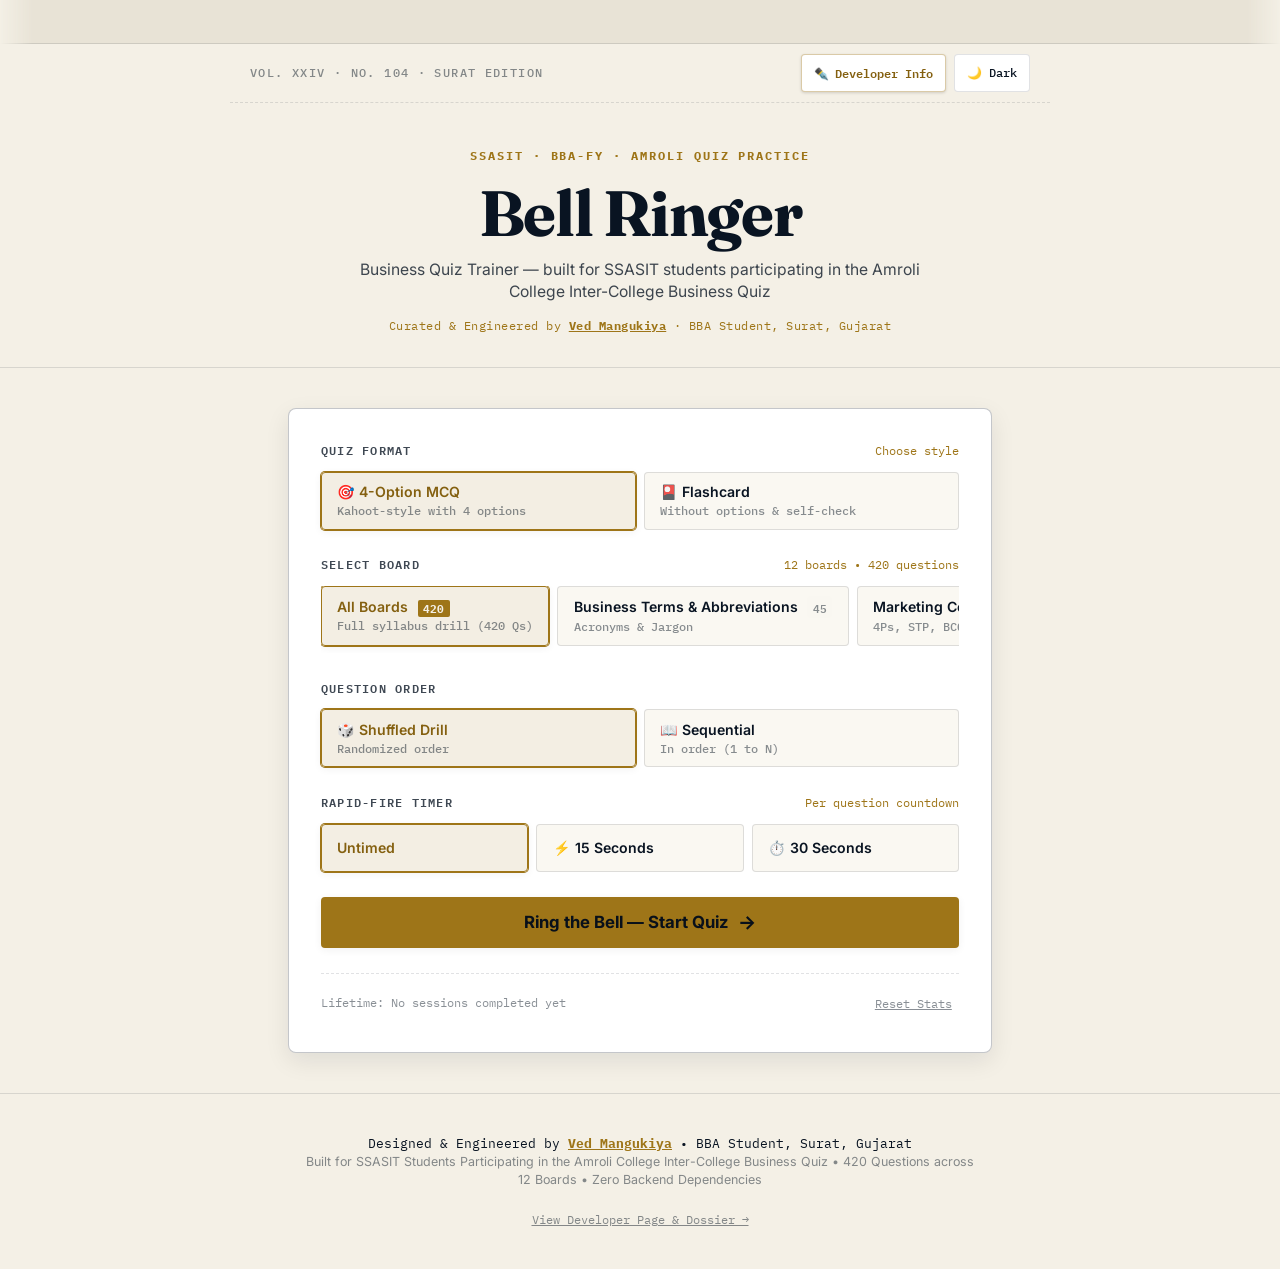
==== commit eddd19df: "feat: implement persistent non-repeating shuffle queue and expand question bank to 420 items with im" ====
--- a/index.html
+++ b/index.html
@@ -4,7 +4,7 @@
   <meta charset="UTF-8" />
   <meta name="viewport" content="width=device-width, initial-scale=1.0, maximum-scale=1.0, user-scalable=no" />
   <title>Bell Ringer — BBA Business Quiz Practice</title>
-  <meta name="description" content="Business Quiz Trainer by Ved Mangukiya with 360 curated questions for SSASIT students participating in the Amroli College Inter-College Business Quiz Competition." />
+  <meta name="description" content="Business Quiz Trainer by Ved Mangukiya with 420 curated questions across 12 boards for SSASIT students participating in the Amroli College Inter-College Business Quiz Competition." />
   <link rel="preconnect" href="https://fonts.googleapis.com">
   <link rel="preconnect" href="https://fonts.gstatic.com" crossorigin>
   <link href="https://fonts.googleapis.com/css2?family=Fraunces:ital,opsz,wght@0,9..144,500;0,9..144,700;1,9..144,400&family=IBM+Plex+Mono:ital,wght@0,400;0,500;0,600;0,700;1,400&family=Inter:wght@400;500;600;700&display=swap" rel="stylesheet">
@@ -321,7 +321,7 @@
           Designed &amp; Engineered by <a href="developer.html" class="byline-link"><strong>Ved Mangukiya</strong></a> &bull; BBA Student, Surat, Gujarat
         </p>
         <p class="footer-sub">
-          Built for SSASIT Students Participating in the Amroli College Inter-College Business Quiz &bull; 360 Questions &bull; Zero Backend Dependencies
+          Built for SSASIT Students Participating in the Amroli College Inter-College Business Quiz &bull; 420 Questions across 12 Boards &bull; Zero Backend Dependencies
         </p>
       </div>
       <div class="footer-actions">
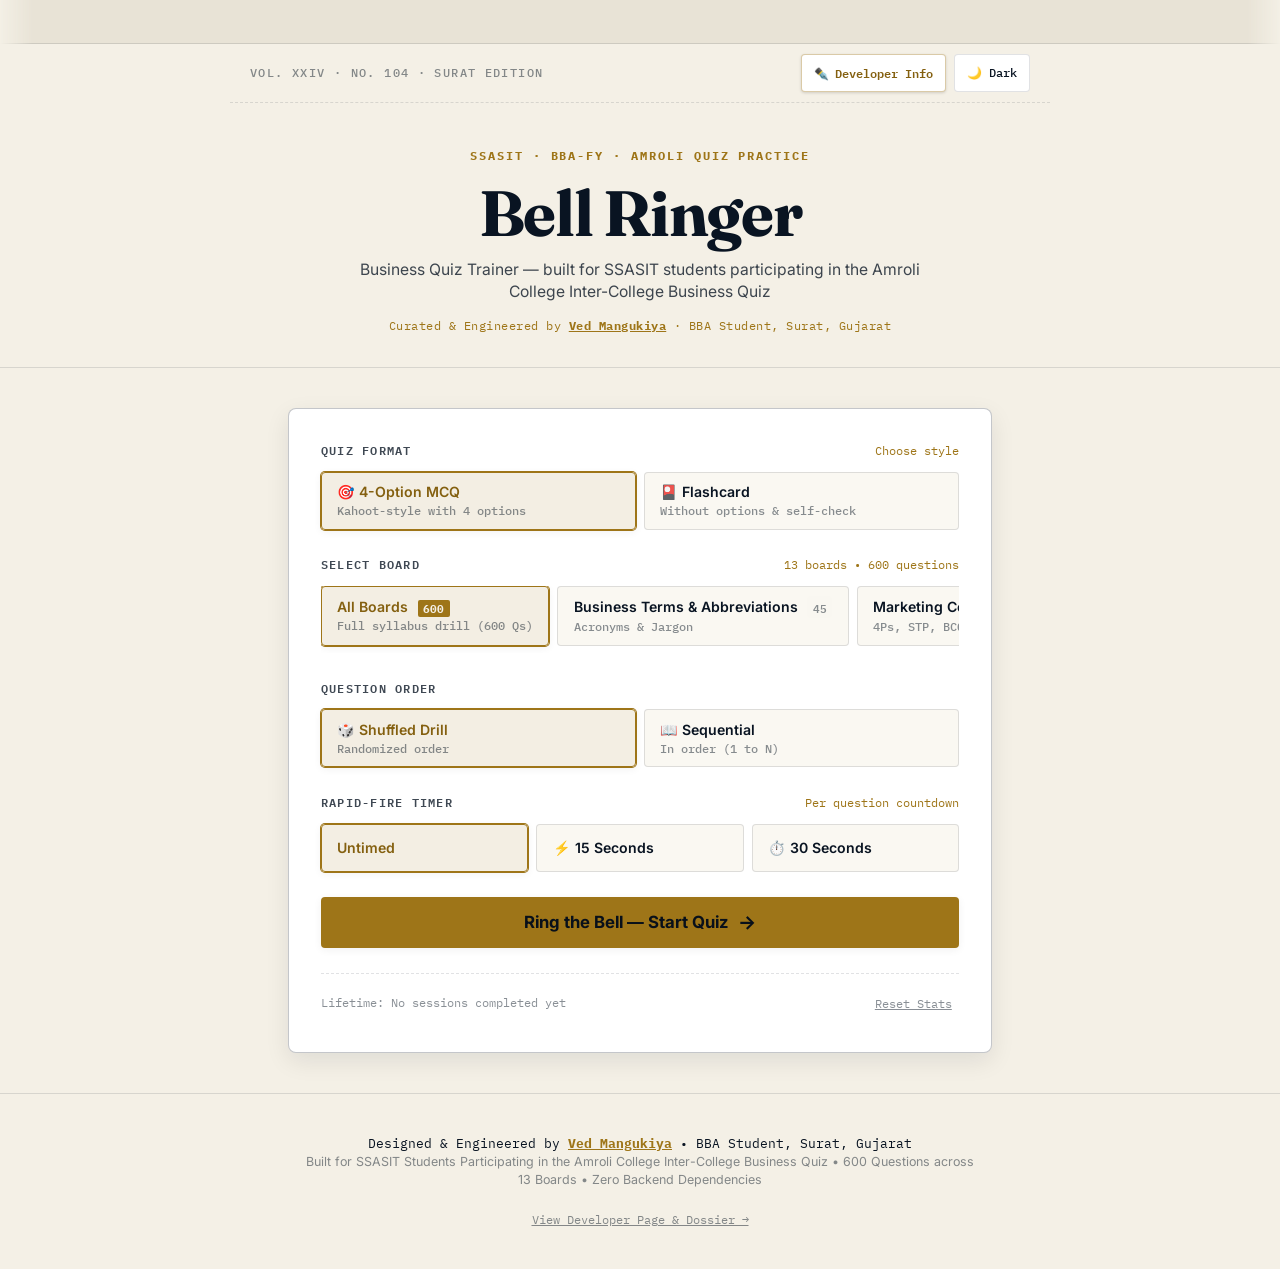
==== commit 10b531ab: "feat: expand quiz database to 600 questions across 13 domains and update project documentation accor" ====
--- a/index.html
+++ b/index.html
@@ -4,7 +4,7 @@
   <meta charset="UTF-8" />
   <meta name="viewport" content="width=device-width, initial-scale=1.0, maximum-scale=1.0, user-scalable=no" />
   <title>Bell Ringer — BBA Business Quiz Practice</title>
-  <meta name="description" content="Business Quiz Trainer by Ved Mangukiya with 420 curated questions across 12 boards for SSASIT students participating in the Amroli College Inter-College Business Quiz Competition." />
+  <meta name="description" content="Business Quiz Trainer by Ved Mangukiya with 600 curated questions across 13 boards for SSASIT students participating in the Amroli College Inter-College Business Quiz Competition." />
   <link rel="preconnect" href="https://fonts.googleapis.com">
   <link rel="preconnect" href="https://fonts.gstatic.com" crossorigin>
   <link href="https://fonts.googleapis.com/css2?family=Fraunces:ital,opsz,wght@0,9..144,500;0,9..144,700;1,9..144,400&family=IBM+Plex+Mono:ital,wght@0,400;0,500;0,600;0,700;1,400&family=Inter:wght@400;500;600;700&display=swap" rel="stylesheet">
@@ -321,7 +321,7 @@
           Designed &amp; Engineered by <a href="developer.html" class="byline-link"><strong>Ved Mangukiya</strong></a> &bull; BBA Student, Surat, Gujarat
         </p>
         <p class="footer-sub">
-          Built for SSASIT Students Participating in the Amroli College Inter-College Business Quiz &bull; 420 Questions across 12 Boards &bull; Zero Backend Dependencies
+          Built for SSASIT Students Participating in the Amroli College Inter-College Business Quiz &bull; 600 Questions across 13 Boards &bull; Zero Backend Dependencies
         </p>
       </div>
       <div class="footer-actions">
